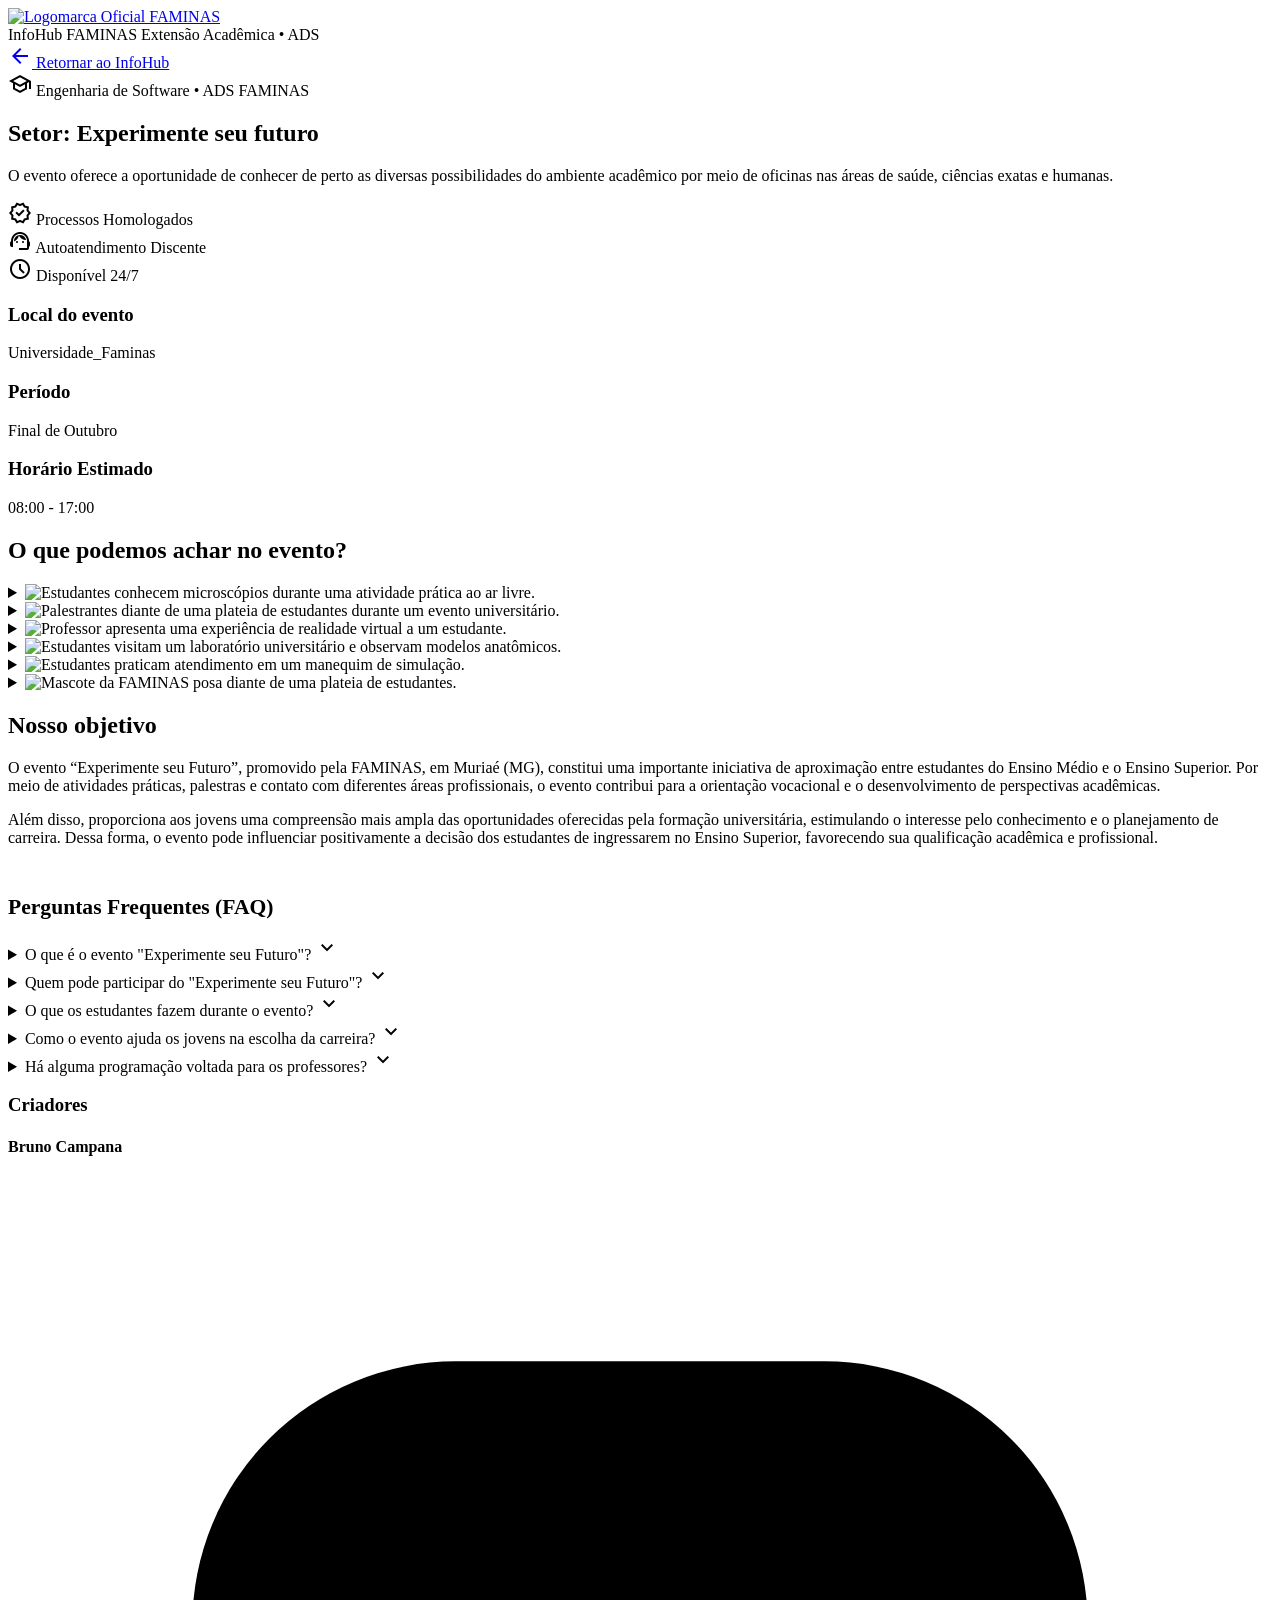
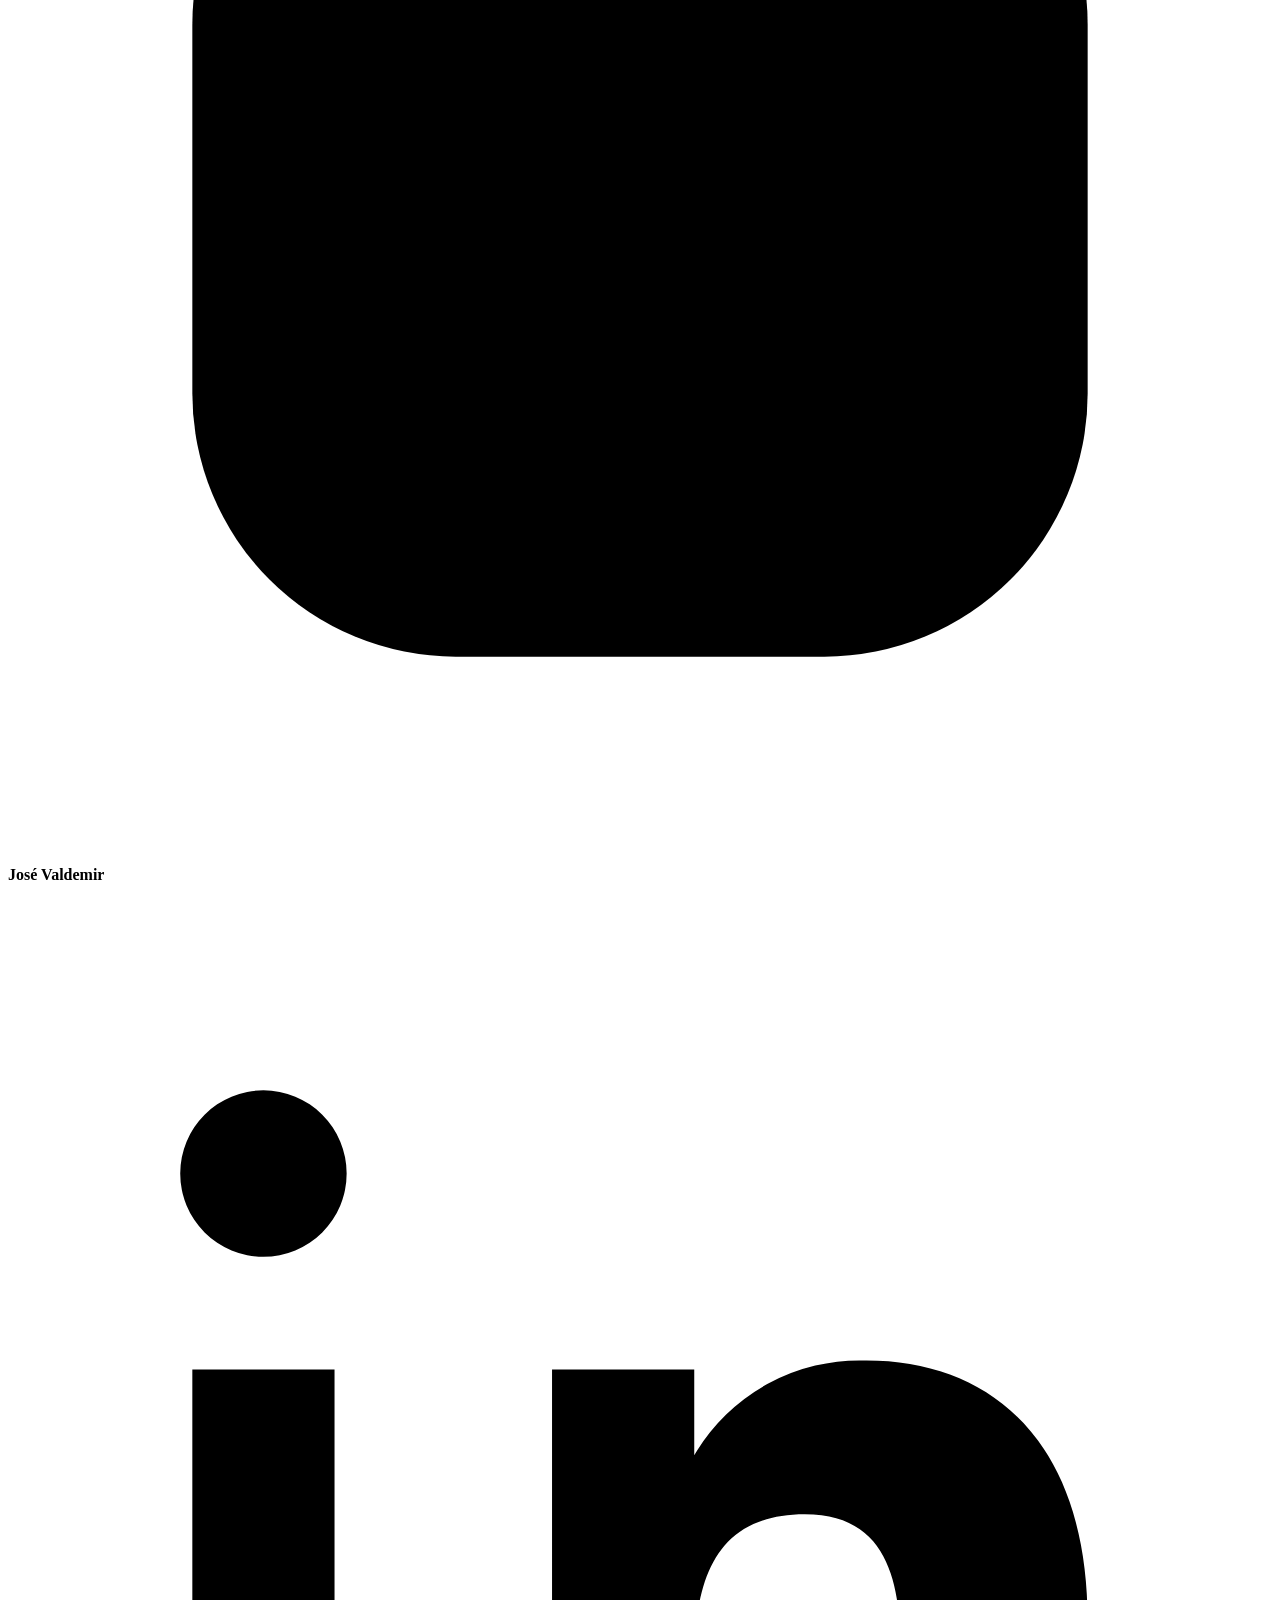
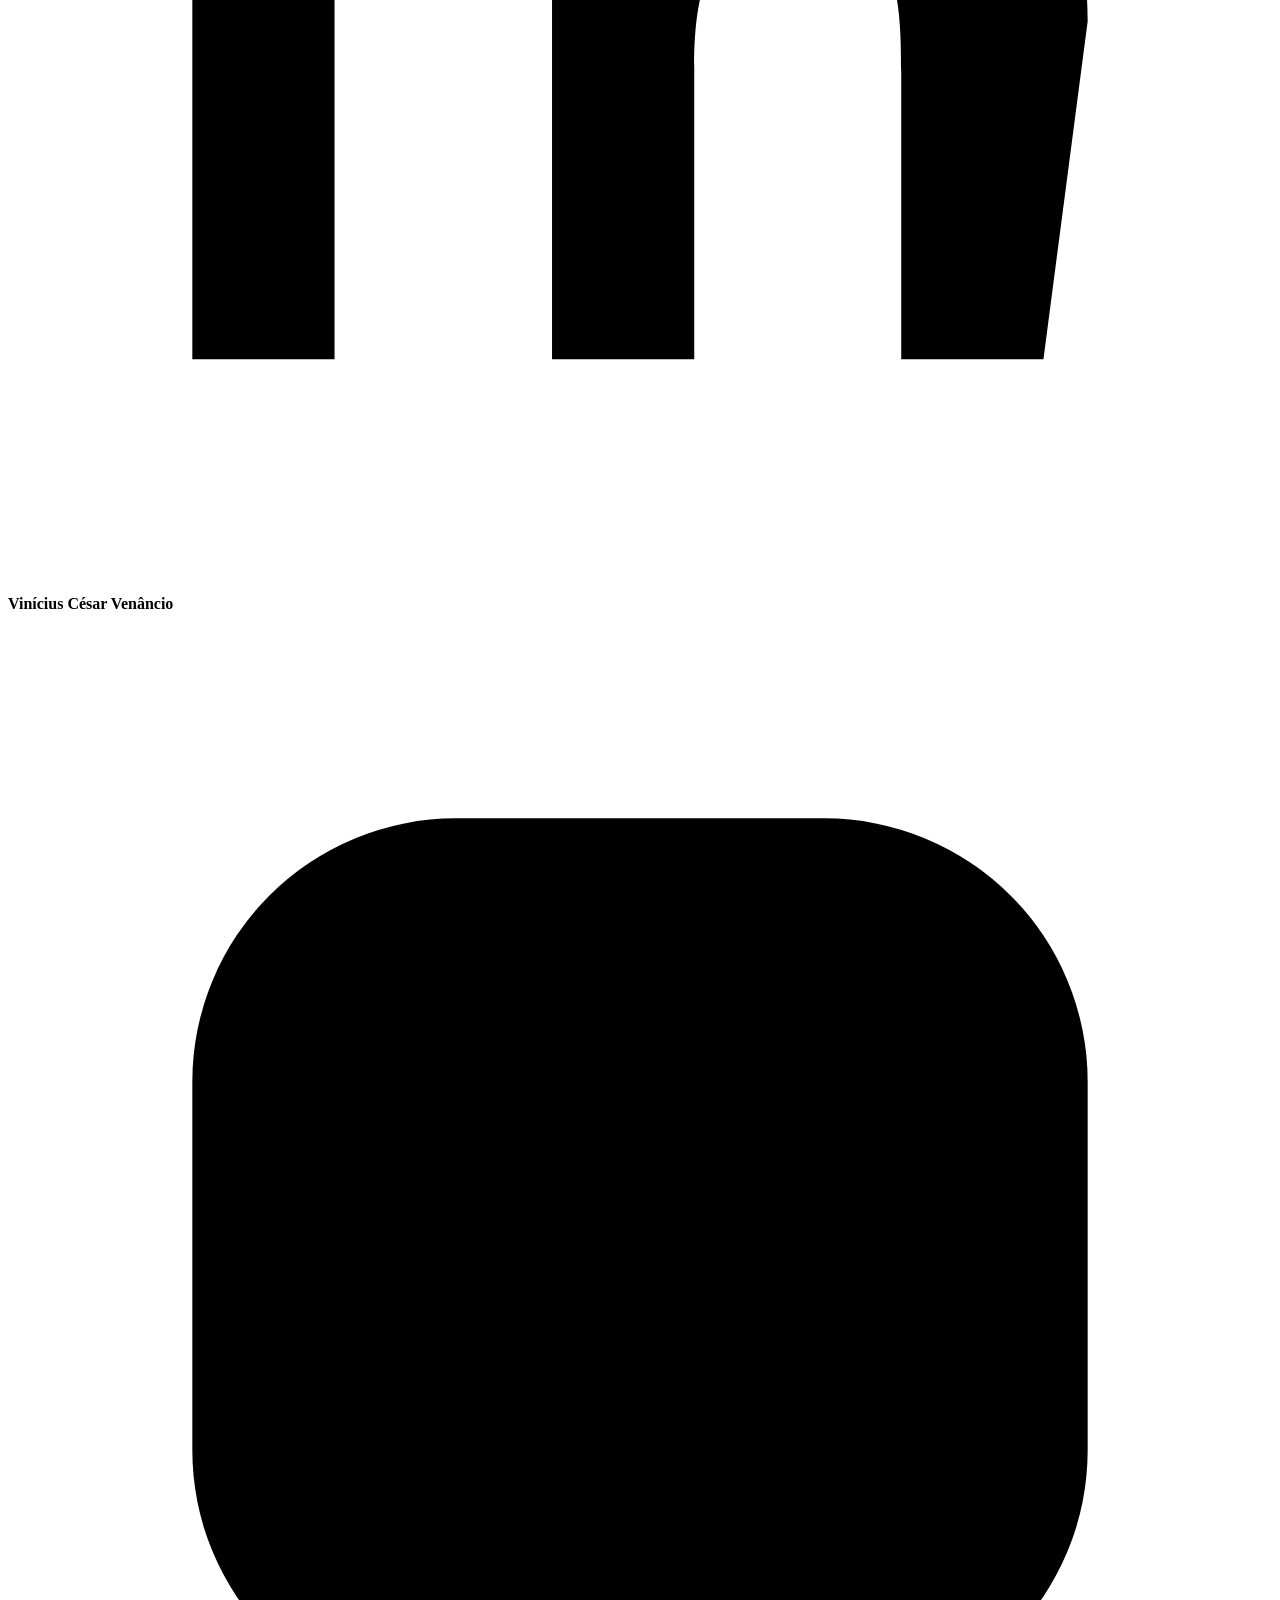
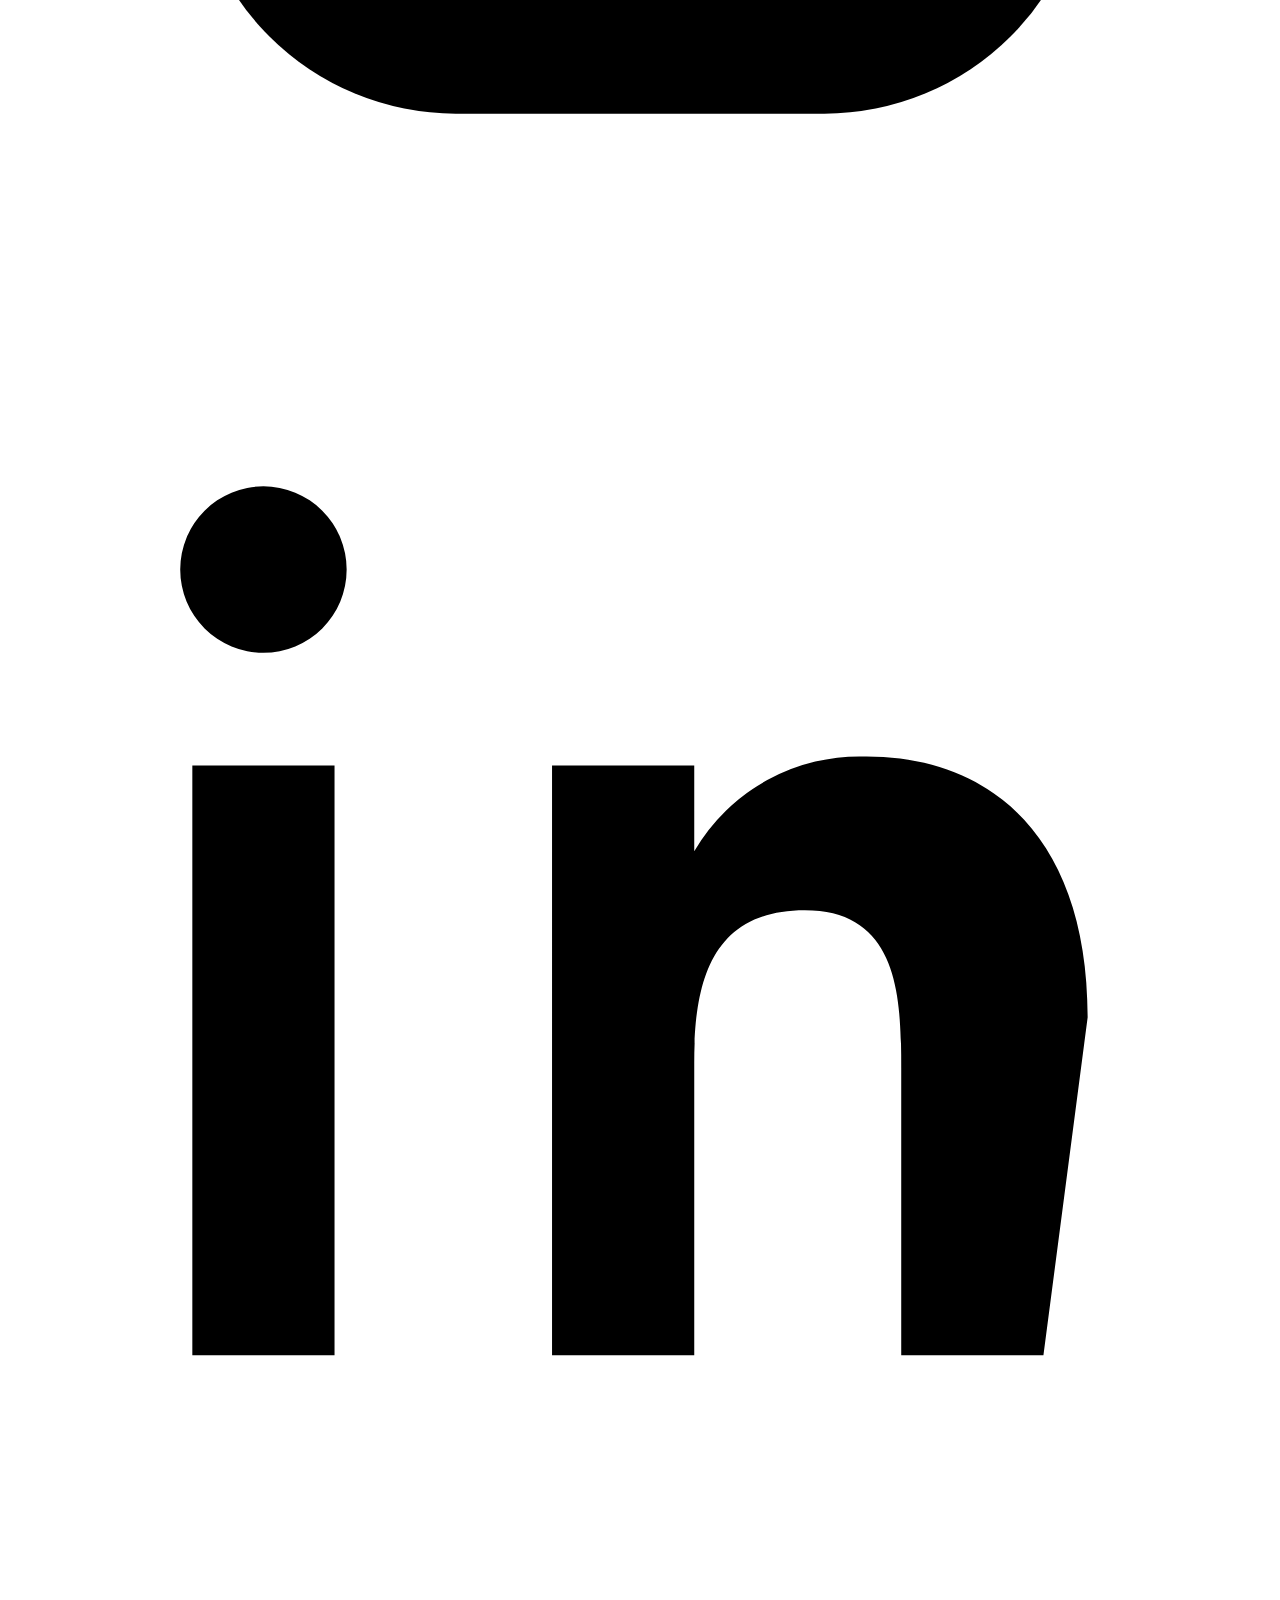
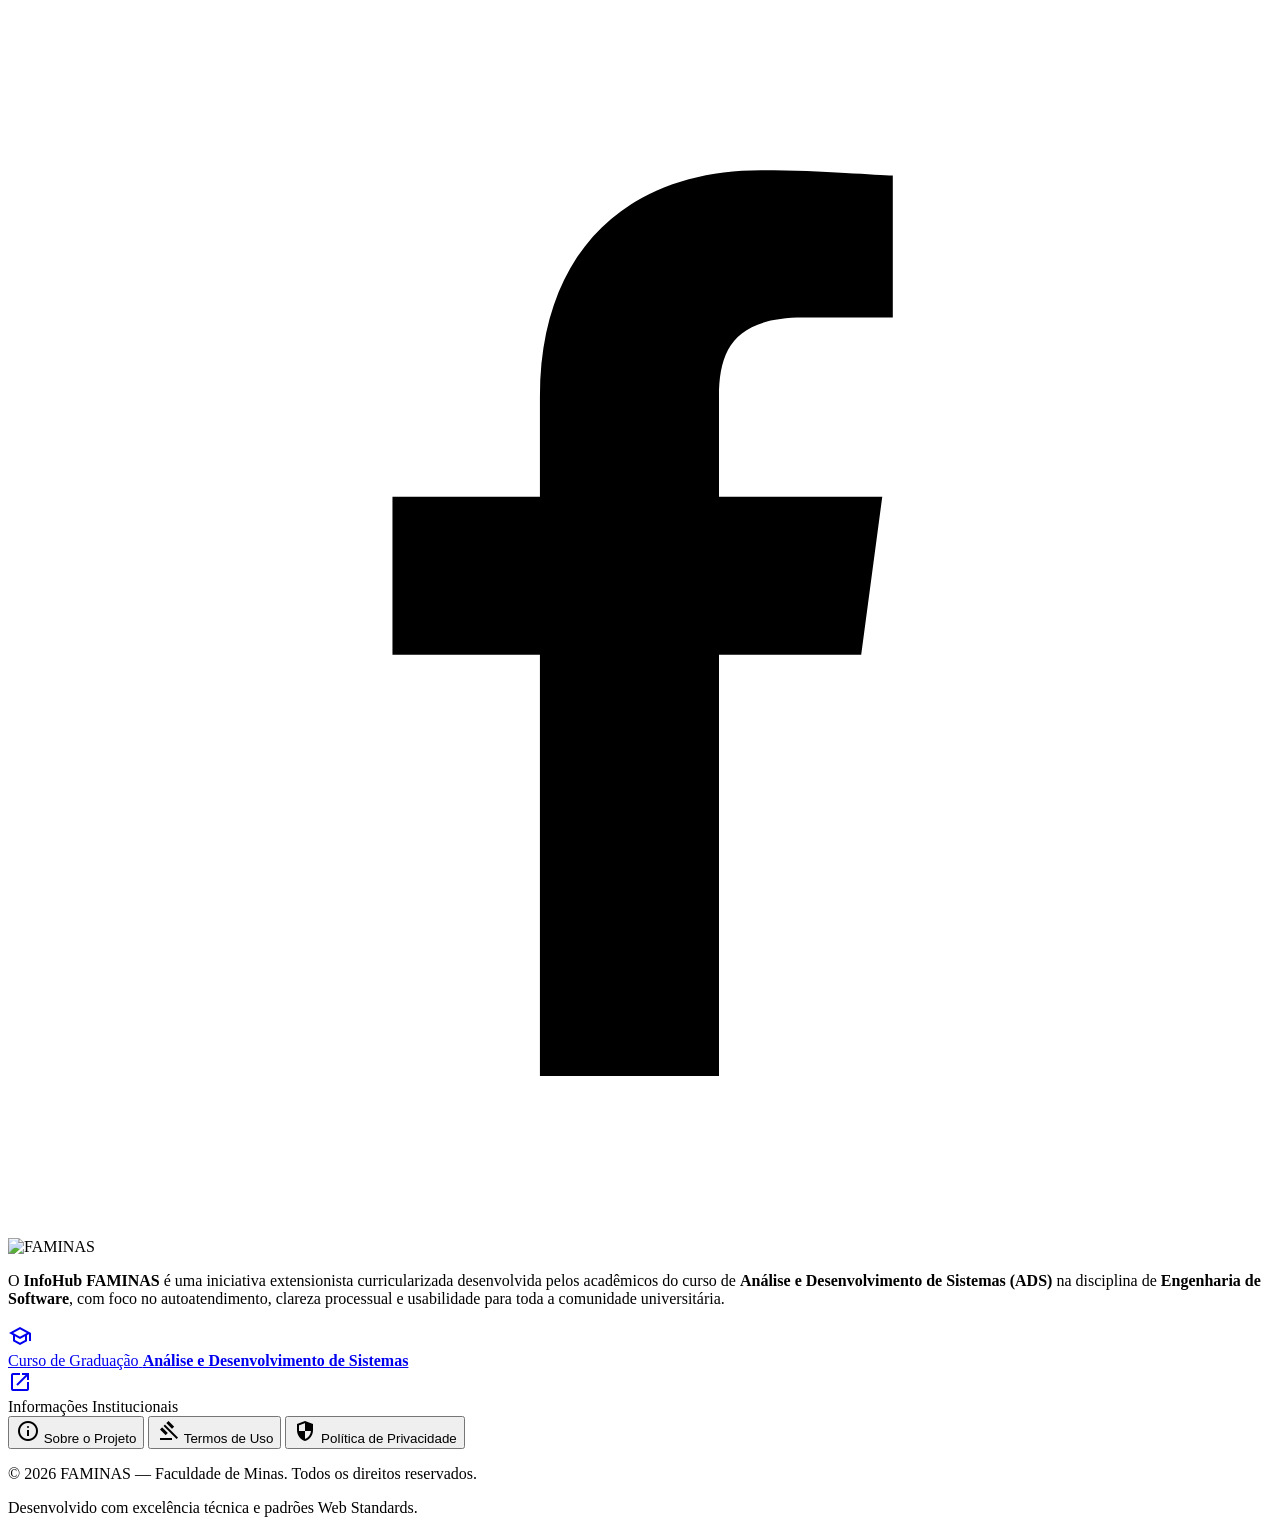
==== index.html @ 0b7481ce "Add files via upload" ====
<!DOCTYPE html>
<html lang="pt-BR">

<head>
  <meta charset="UTF-8" />
  <meta name="viewport" content="width=device-width, initial-scale=1.0" />
  
  <!-- ====================================================================
       ATENÇÃO ESTUDANTES: 
       Ajuste a tag <title> e a <meta description> para o nome do seu setor.
       Exemplo: "Achados e Perdidos — InfoHub FAMINAS"
       ==================================================================== -->
  <title>Setor: Experimente seu futuro — InfoHub FAMINAS</title>
  <meta name="description"
    content="Canal de autoatendimento institucional desenvolvido pelos discentes de Análise e Desenvolvimento de Sistemas (ADS) na disciplina de Engenharia de Software da FAMINAS." />

  <link rel="icon" type="image/png" href="./assets/images/logo-faminas.png" />

  <!-- Google Fonts & Material Symbols Oficiais FAMINAS -->
  <link rel="preconnect" href="https://fonts.googleapis.com" />
  <link rel="preconnect" href="https://fonts.gstatic.com" crossorigin />
  <link
    href="https://fonts.googleapis.com/css2?family=Montserrat:wght@500;600;700&family=Red+Hat+Display:wght@500;700&family=Roboto:wght@300;400;500;700&display=swap"
    rel="stylesheet" />
  <link href="https://fonts.googleapis.com/css2?family=Material+Symbols+Outlined:opsz,wght,FILL,GRAD@24,400,0,0"
    rel="stylesheet" />

  <!-- Folhas de Estilo Institucionais (NÃO ALTERAR) -->
  <link rel="stylesheet" href="../CSS/variable.css" />
  <link rel="stylesheet" href="../CSS/base.css" />
  <link rel="stylesheet" href="../CSS/layout.css" />
  <link rel="stylesheet" href="../CSS/modais.css" />

  <!-- Folha de Estilo Customizada dos Estudantes (LIVRE PARA EDIÇÃO) -->
  <link rel="stylesheet" href="../CSS/custom.css" />
</head>

<body>
  <!-- ====================================================================
       CABEÇALHO INSTITUCIONAL OFICIAL (NÃO ALTERAR)
       O botão de ação direciona o discente de volta ao InfoHub principal.
       ==================================================================== -->
  <header id="main-header" class="site-header">
    <div class="header-container container">
      <div class="brand-wrapper">
        <a href="https://infohub-faminas.vercel.app" class="brand-link" aria-label="InfoHub FAMINAS - Página Inicial">
          <img src="assets/images/logo-faminas.png" alt="Logomarca Oficial FAMINAS" class="brand-logo" />
        </a>
        <div class="brand-divider" aria-hidden="true"></div>
        <div class="brand-meta">
          <span class="brand-title">InfoHub FAMINAS</span>
          <span class="brand-subtitle">Extensão Acadêmica • ADS</span>
        </div>
      </div>

      <div class="header-actions">
        <!-- Botão oficial de retorno ao Hub Principal -->
        <a 
          href="https://infohub-faminas.vercel.app" 
          class="btn btn-primary-highlight btn-portal" 
          id="link-retornar-hub"
          aria-label="Retornar à página inicial do InfoHub FAMINAS"
        >
          <span class="material-symbols-outlined" aria-hidden="true">arrow_back</span>
          <span>Retornar ao InfoHub</span>
        </a>
      </div>
    </div>
  </header>

  <!-- Área Principal da Solução Setorial -->
  <main id="main-content">
    <!-- ====================================================================
         SEÇÃO HERO INSTITUCIONAL
         ESTUDANTES: Ajuste APENAS o Título do Setor e a Descrição do Setor.
         As tags institucionais e badges não devem ser removidas.
         ==================================================================== -->
    <section id="hero" class="hero-section" aria-labelledby="hero-heading">
      <div class="hero-content container">
        <div class="hero-tag">
          <span class="material-symbols-outlined" aria-hidden="true">school</span>
          Engenharia de Software • ADS FAMINAS
        </div>

        <!-- [EDITÁVEL]: Nome do Setor -->
        <h1 id="hero-heading" class="hero-title">
          Setor: <span>Experimente seu futuro</span>
        </h1>

        <!-- [EDITÁVEL]: Descrição e Propósito do Setor apurados na entrevista -->
        <p class="hero-description">
          O evento oferece a oportunidade de conhecer de perto as diversas possibilidades do ambiente acadêmico por meio de oficinas nas áreas de saúde, ciências exatas e humanas.
        </p>

        <div class="hero-badges-group" aria-label="Informações do autoatendimento">
          <div class="hero-badge-item">
            <span class="material-symbols-outlined" aria-hidden="true">verified</span>
            <span>Processos Homologados</span>
          </div>
          <div class="hero-badge-item">
            <span class="material-symbols-outlined" aria-hidden="true">support_agent</span>
            <span>Autoatendimento Discente</span>
          </div>
          <div class="hero-badge-item">
            <span class="material-symbols-outlined" aria-hidden="true">schedule</span>
            <span>Disponível 24/7</span>
          </div>
        </div>
      </div>
    </section>

    <!-- ====================================================================
         ÁREA CENTRAL LIVRE PARA OS ESTUDANTES (FEATURES DO SETOR)
         Vocês têm total liberdade para estruturar esta área central conforme
         os requisitos, fluxos e necessidades identificados nas entrevistas.
         
         REQUISITO: Utilize HTML5 semântico (section, article, div, ul, details).
         Para criar estilos novos, edite o arquivo "css/custom.css".
         ==================================================================== -->
    <section id="features" class="sector-content-section" aria-labelledby="sector-content-heading">
      <div class="container">

        <div class="contact-banner event-info-banner" aria-label="Informações do evento">
          <div class="contact-banner-meta">
            <h3>Local do evento</h3>
            <p>Universidade_Faminas</p>
          </div>
          <div class="contact-banner-meta">
            <h3>Período</h3>
            <p>Final de Outubro</p>
          </div>
          <div class="contact-banner-meta">
            <h3>Horário Estimado</h3>
            <p>08:00 - 17:00</p>
          </div>
        </div>

        <!-- Cabeçalho da Seção Central -->
        <div class="sector-section-header">
          <h2 id="sector-content-heading" class="sector-section-title">
            O que podemos achar no evento?
          </h2>
        </div>

        <!-- EXEMPLO DE BLOCO 1: Grid de Tópicos / Serviços Frequentes -->
        <div class="sector-grid">
          <article class="sector-card topic-card topic-card-with-image topic-card-first-image">
            <details
              class="image-card-disclosure first-card-disclosure"
              data-details-label="atividades práticas de observação ao microscópio"
            >
              <summary
                class="image-card-toggle first-card-image-toggle"
                aria-label="Mostrar ou ocultar detalhes das atividades de observação ao microscópio"
              >
                <img
                  class="topic-card-image"
                  src="./assets/images/experiencia-laboratorio.png"
                  alt="Estudantes conhecem microscópios durante uma atividade prática ao ar livre."
                />
              </summary>
              <div class="card-image-details first-card-details">
                <p class="card-image-description first-card-description">
                  Atividades práticas de observação ao microscópio ao ar livre.
                </p>
                <ul class="card-image-activities first-card-activities">
                  <li>Catalogação de flora e fauna;</li>
                  <li>Biotecnologia agrícola e manejo sustentável;</li>
                  <li>Pesquisa científica;</li>
                </ul>
              </div>
            </details>
          </article>

          <article class="sector-card topic-card topic-card-with-image topic-card-second-image">
            <details
              class="image-card-disclosure second-card-disclosure"
              data-details-label="palestras interativas"
            >
              <summary
                class="image-card-toggle"
                aria-label="Mostrar detalhes das palestras interativas"
              >
                <img
                  class="topic-card-image"
                  src="./assets/images/segundo-card-auditorio.png"
                  alt="Palestrantes diante de uma plateia de estudantes durante um evento universitário."
                />
              </summary>
              <div class="card-image-details">
                <p class="card-image-description">
                  Palestras interativas com os estudantes.
                </p>
                <ul class="card-image-activities">
                  <li>Comunicação corporativa e apresentações em público;</li>
                  <li>Gestão de projetos corporativos;</li>
                  <li>Palestras educativas para estudantes;</li>
                </ul>
              </div>
            </details>
          </article>

          <article class="sector-card topic-card topic-card-with-image topic-card-third-image">
            <details
              class="image-card-disclosure third-card-disclosure"
              data-details-label="simulação de anatomia humana com realidade virtual"
            >
              <summary
                class="image-card-toggle"
                aria-label="Mostrar detalhes da simulação de anatomia humana com realidade virtual"
              >
                <img
                  class="topic-card-image"
                  src="./assets/images/terceiro-card-vr.png"
                  alt="Professor apresenta uma experiência de realidade virtual a um estudante."
                />
              </summary>
              <div class="card-image-details">
                <p class="card-image-description">
                  Simulação de anatomia humana com óculos de realidade virtual
                </p>
                <ul class="card-image-activities">
                  <li>Estudo imersivo de anatomia humana;</li>
                  <li>Desenvolvimento de software de realidade virtual e aumentada;</li>
                  <li>Concepção de ambientes de aprendizagem imersivos;</li>
                </ul>
              </div>
            </details>
          </article>

          <article class="sector-card topic-card topic-card-with-image topic-card-fourth-image">
            <details
              class="image-card-disclosure fourth-card-disclosure"
              data-details-label="aula prática de anatomia e saúde bucal"
            >
              <summary
                class="image-card-toggle"
                aria-label="Mostrar detalhes da aula prática de anatomia e saúde bucal"
              >
                <img
                  class="topic-card-image"
                  src="./assets/images/quarto-card-laboratorio.png"
                  alt="Estudantes visitam um laboratório universitário e observam modelos anatômicos."
                />
              </summary>
              <div class="card-image-details">
                <p class="card-image-description">
                  Aula prática de anatomia e saúde bucal
                </p>
                <ul class="card-image-activities">
                  <li>Prevenção e tratamento de patologias bucais;</li>
                  <li>Instrumentação cirúrgica e de consultório;</li>
                  <li>Docência universitária em disciplinas básicas da saúde;</li>
                </ul>
              </div>
            </details>
          </article>

          <article class="sector-card topic-card topic-card-with-image topic-card-fifth-image">
            <details
              class="image-card-disclosure fifth-card-disclosure"
              data-details-label="atividade prática de primeiros socorros e técnicas de reanimação"
            >
              <summary
                class="image-card-toggle"
                aria-label="Mostrar detalhes da atividade prática de primeiros socorros e técnicas de reanimação"
              >
                <img
                  class="topic-card-image"
                  src="./assets/images/quinto-card.png"
                  alt="Estudantes praticam atendimento em um manequim de simulação."
                />
              </summary>
              <div class="card-image-details">
                <p class="card-image-description">
                  Atividade prática de primeiros socorros e técnicas de reanimação num manequim
                </p>
                <ul class="card-image-activities">
                  <li>Atendimento de emergência e urgência;</li>
                  <li>Salvamento em situações de risco;</li>
                  <li>Aplicação de normas regulamentadoras de segurança;</li>
                </ul>
              </div>
            </details>
          </article>

          <article class="sector-card topic-card topic-card-with-image topic-card-sixth-image">
            <details
              class="image-card-disclosure sixth-card-disclosure"
              data-details-label="divertindo entusiasmada com o público"
            >
              <summary
                class="image-card-toggle"
                aria-label="Mostrar detalhes da atividade com o público"
              >
                <img
                  class="topic-card-image"
                  src="./assets/images/sexto-card-faminas.png"
                  alt="Mascote da FAMINAS posa diante de uma plateia de estudantes."
                />
              </summary>
              <div class="card-image-details">
                <p class="card-image-description">
                  Divertindo entusiasmada com o público.
                </p>
                <ul class="card-image-activities">
                  <li>Recepção de calouros;</li>
                  <li>Marketing de engajamento e ações de endomarketing;</li>
                  <li>Artes performáticas voltadas para o público;</li>
                </ul>
              </div>
            </details>
          </article>
        </div>

        <section class="event-objective" aria-labelledby="event-objective-heading">
          <h2 id="event-objective-heading" class="event-objective-title">Nosso objetivo</h2>
          <p>
            O evento “Experimente seu Futuro”, promovido pela FAMINAS, em Muriaé (MG), constitui uma importante iniciativa de aproximação entre estudantes do Ensino Médio e o Ensino Superior. Por meio de atividades práticas, palestras e contato com diferentes áreas profissionais, o evento contribui para a orientação vocacional e o desenvolvimento de perspectivas acadêmicas.
          </p>
          <p>
            Além disso, proporciona aos jovens uma compreensão mais ampla das oportunidades oferecidas pela formação universitária, estimulando o interesse pelo conhecimento e o planejamento de carreira. Dessa forma, o evento pode influenciar positivamente a decisão dos estudantes de ingressarem no Ensino Superior, favorecendo sua qualificação acadêmica e profissional.
          </p>
        </section>

        <!-- EXEMPLO DE BLOCO 3: Perguntas Frequentes (FAQ) -->
        <div style="margin-top: 3rem;">
          <h3 style="font-size: 1.35rem; color: var(--color-primary-navy); margin-bottom: 1rem;">
            Perguntas Frequentes (FAQ)
          </h3>
          <div class="faq-accordion">
            <details class="faq-item">
              <summary class="faq-summary">
                <span>O que é o evento "Experimente seu Futuro"?</span>
                <span class="material-symbols-outlined" aria-hidden="true">expand_more</span>
              </summary>
              <div class="faq-content">
                É um evento imersivo promovido pelo <a href="https://unifaminas.edu.br/" target="_blank" rel="noopener noreferrer">Centro Universitário FAMINAS</a> para receber estudantes do Ensino Médio de Muriaé e região, permitindo que eles conheçam de perto a rotina acadêmica, a infraestrutura e os cursos de graduação da instituição antes de escolherem suas profissões.
              </div>
            </details>
            <details class="faq-item">
              <summary class="faq-summary">
                <span>Quem pode participar do "Experimente seu Futuro"?</span>
                <span class="material-symbols-outlined" aria-hidden="true">expand_more</span>
              </summary>
              <div class="faq-content">
                O evento é voltado principalmente para estudantes que estão cursando o Ensino Médio em escolas de Muriaé e cidades vizinhas, além de contar com programações especiais voltadas para professores e gestores educacionais.
              </div>
            </details>
            <details class="faq-item">
              <summary class="faq-summary">
                <span>O que os estudantes fazem durante o evento?</span>
                <span class="material-symbols-outlined" aria-hidden="true">expand_more</span>
              </summary>
              <div class="faq-content">
                Os participantes realizam oficinas práticas, visitam laboratórios de ponta, exploram espaços temáticos nas áreas de saúde, ciências exatas e humanas, e interagem diretamente com professores, colaboradores e universitários da <a href="https://unifaminas.edu.br/" target="_blank" rel="noopener noreferrer">FAMINAS</a>.
              </div>
            </details>
            <details class="faq-item">
              <summary class="faq-summary">
                <span>Como o evento ajuda os jovens na escolha da carreira?</span>
                <span class="material-symbols-outlined" aria-hidden="true">expand_more</span>
              </summary>
              <div class="faq-content">
                Ao proporcionar uma vivência prática e detalhada do cotidiano universitário, o evento ajuda a esclarecer dúvidas, apresentar as diferentes opções de graduação e dar mais segurança aos jovens no momento de tomar uma das decisões mais importantes de suas vidas.
              </div>
            </details>
            <details class="faq-item">
              <summary class="faq-summary">
                <span>Há alguma programação voltada para os professores?</span>
                <span class="material-symbols-outlined" aria-hidden="true">expand_more</span>
              </summary>
              <div class="faq-content">
                Sim! O evento conta com ações especiais desenvolvidas pelo Núcleo Pedagógico da instituição, oferecendo aos educadores e diretores de escolas convidadas a oportunidade de fortalecer a parceria entre a escola básica e o ensino superior.
              </div>
            </details>
          </div>
        </div>

        <!-- EXEMPLO DE BLOCO 4: Banner de Contato Oficial -->
        <div id="contato" class="contact-banner creators-banner">
          <h3 class="creators-banner-title">Criadores</h3>
          <div class="creators-grid">
            <section class="creator-card" aria-label="Redes sociais de Bruno Campana">
              <h4>Bruno Campana</h4>
              <div class="creator-socials">
                <a class="creator-social-icon creator-social-icon-instagram" href="https://www.instagram.com/bruno_campana1/" target="_blank" rel="noopener noreferrer" aria-label="Abrir Instagram em nova aba">
                  <svg viewBox="0 0 24 24" aria-hidden="true">
                    <rect x="3.5" y="3.5" width="17" height="17" rx="5" />
                    <circle cx="12" cy="12" r="4" />
                    <circle class="creator-social-dot" cx="17.5" cy="6.8" r="1" />
                  </svg>
                </a>
              </div>
            </section>

            <section class="creator-card" aria-label="Redes sociais de José Valdemir">
              <h4>José Valdemir</h4>
              <div class="creator-socials">
                <a class="creator-social-icon" href="https://www.linkedin.com/in/jose-valdemir-969a02303?utm_source=share_via&utm_content=profile&utm_medium=member_android" target="_blank" rel="noopener noreferrer" aria-label="Abrir LinkedIn em nova aba">
                  <svg viewBox="0 0 24 24" aria-hidden="true">
                    <path d="M6.2 8.8H3.5V20h2.7V8.8ZM4.85 3.5a1.58 1.58 0 1 0 0 3.16 1.58 1.58 0 0 0 0-3.16ZM20.5 13.58c0-3.38-1.8-4.95-4.2-4.95a3.63 3.63 0 0 0-3.27 1.8V8.8h-2.7V20h2.7v-5.55c0-1.47.28-2.9 2.1-2.9 1.8 0 1.83 1.69 1.83 3V20h2.7l.84-6.42Z" />
                  </svg>
                </a>
              </div>
            </section>

            <section class="creator-card" aria-label="Redes sociais de Vinícius César Venâncio">
              <h4>Vinícius César Venâncio</h4>
              <div class="creator-socials">
                <a class="creator-social-icon creator-social-icon-instagram" href="https://www.instagram.com/viniciuscesarvenancio/" target="_blank" rel="noopener noreferrer" aria-label="Abrir Instagram em nova aba">
                  <svg viewBox="0 0 24 24" aria-hidden="true">
                    <rect x="3.5" y="3.5" width="17" height="17" rx="5" />
                    <circle cx="12" cy="12" r="4" />
                    <circle class="creator-social-dot" cx="17.5" cy="6.8" r="1" />
                  </svg>
                </a>
                <a class="creator-social-icon" href="https://www.linkedin.com/in/vin%C3%ADcius-cesar-ven%C3%A2ncio-367271314/" target="_blank" rel="noopener noreferrer" aria-label="Abrir LinkedIn em nova aba">
                  <svg viewBox="0 0 24 24" aria-hidden="true">
                    <path d="M6.2 8.8H3.5V20h2.7V8.8ZM4.85 3.5a1.58 1.58 0 1 0 0 3.16 1.58 1.58 0 0 0 0-3.16ZM20.5 13.58c0-3.38-1.8-4.95-4.2-4.95a3.63 3.63 0 0 0-3.27 1.8V8.8h-2.7V20h2.7v-5.55c0-1.47.28-2.9 2.1-2.9 1.8 0 1.83 1.69 1.83 3V20h2.7l.84-6.42Z" />
                  </svg>
                </a>
                <a class="creator-social-icon" href="https://www.facebook.com/vinicius.cesarvenancio/" target="_blank" rel="noopener noreferrer" aria-label="Abrir Facebook em nova aba">
                  <svg viewBox="0 0 24 24" aria-hidden="true">
                    <path d="M13.5 21v-8h2.7l.4-3h-3.1V8.1c0-.9.3-1.5 1.6-1.5h1.7V3.9c-.3 0-1.3-.1-2.5-.1-2.5 0-4.2 1.5-4.2 4.3V10H7.3v3h2.8v8h3.4Z" />
                  </svg>
                </a>
              </div>
            </section>
          </div>
        </div>

      </div>
    </section>
  </main>

  <!-- ====================================================================
       RODAPÉ INSTITUCIONAL OFICIAL (RIGOROSAMENTE INALTERADO)
       Preserva a identidade, créditos acadêmicos de ADS e modais legais.
       ==================================================================== -->
  <footer id="main-footer" class="site-footer">
    <div class="footer-main">
      <div class="footer-info">
        <img src="./assets/images/logo-faminas.png" alt="FAMINAS" class="footer-logo" />
        <p class="footer-text">
          O <strong>InfoHub FAMINAS</strong> é uma iniciativa extensionista curricularizada desenvolvida pelos
          acadêmicos do curso de <strong>Análise e Desenvolvimento de Sistemas (ADS)</strong> na disciplina de
          <strong>Engenharia de Software</strong>, com foco no autoatendimento, clareza processual e usabilidade para
          toda a comunidade universitária.
        </p>

        <div class="footer-course-highlight">
          <a 
            href="https://www.unifaminas.edu.br/cursos/analise-e-desenvolvimento-de-sistemas" 
            target="_blank" 
            rel="noopener noreferrer" 
            class="footer-course-card"
            id="link-curso-ads"
            aria-label="Conheça o curso de Análise e Desenvolvimento de Sistemas na UNIFAMINAS em nova janela"
          >
            <div class="footer-course-icon" aria-hidden="true">
              <span class="material-symbols-outlined">school</span>
            </div>
            <div class="footer-course-meta">
              <span class="footer-course-label">Curso de Graduação</span>
              <strong class="footer-course-title">Análise e Desenvolvimento de Sistemas</strong>
            </div>
            <span class="material-symbols-outlined footer-course-arrow" aria-hidden="true">open_in_new</span>
          </a>
        </div>
      </div>

      <div class="footer-links-group">
        <span class="footer-links-title">Informações Institucionais</span>
        <nav class="footer-nav" aria-label="Links institucionais e termos">
          <button type="button" class="footer-link-btn" id="btn-modal-sobre" data-modal="sobre">
            <span class="material-symbols-outlined" aria-hidden="true">info</span>
            Sobre o Projeto
          </button>
          <button type="button" class="footer-link-btn" id="btn-modal-termos" data-modal="termos">
            <span class="material-symbols-outlined" aria-hidden="true">gavel</span>
            Termos de Uso
          </button>
          <button type="button" class="footer-link-btn" id="btn-modal-privacidade" data-modal="privacidade">
            <span class="material-symbols-outlined" aria-hidden="true">security</span>
            Política de Privacidade
          </button>
        </nav>
      </div>
    </div>

    <div class="footer-bottom">
      <p>&copy; 2026 FAMINAS — Faculdade de Minas. Todos os direitos reservados.</p>
      <p>Desenvolvido com excelência técnica e padrões Web Standards.</p>
    </div>
  </footer>

  <!-- Contêiner de Modais Sobrepostos -->
  <div id="modals-root" aria-live="polite"></div>

  <!-- Script de Inicialização da Aplicação -->
  <script type="module" src="../JS/apps.js"></script>
</body>

</html>
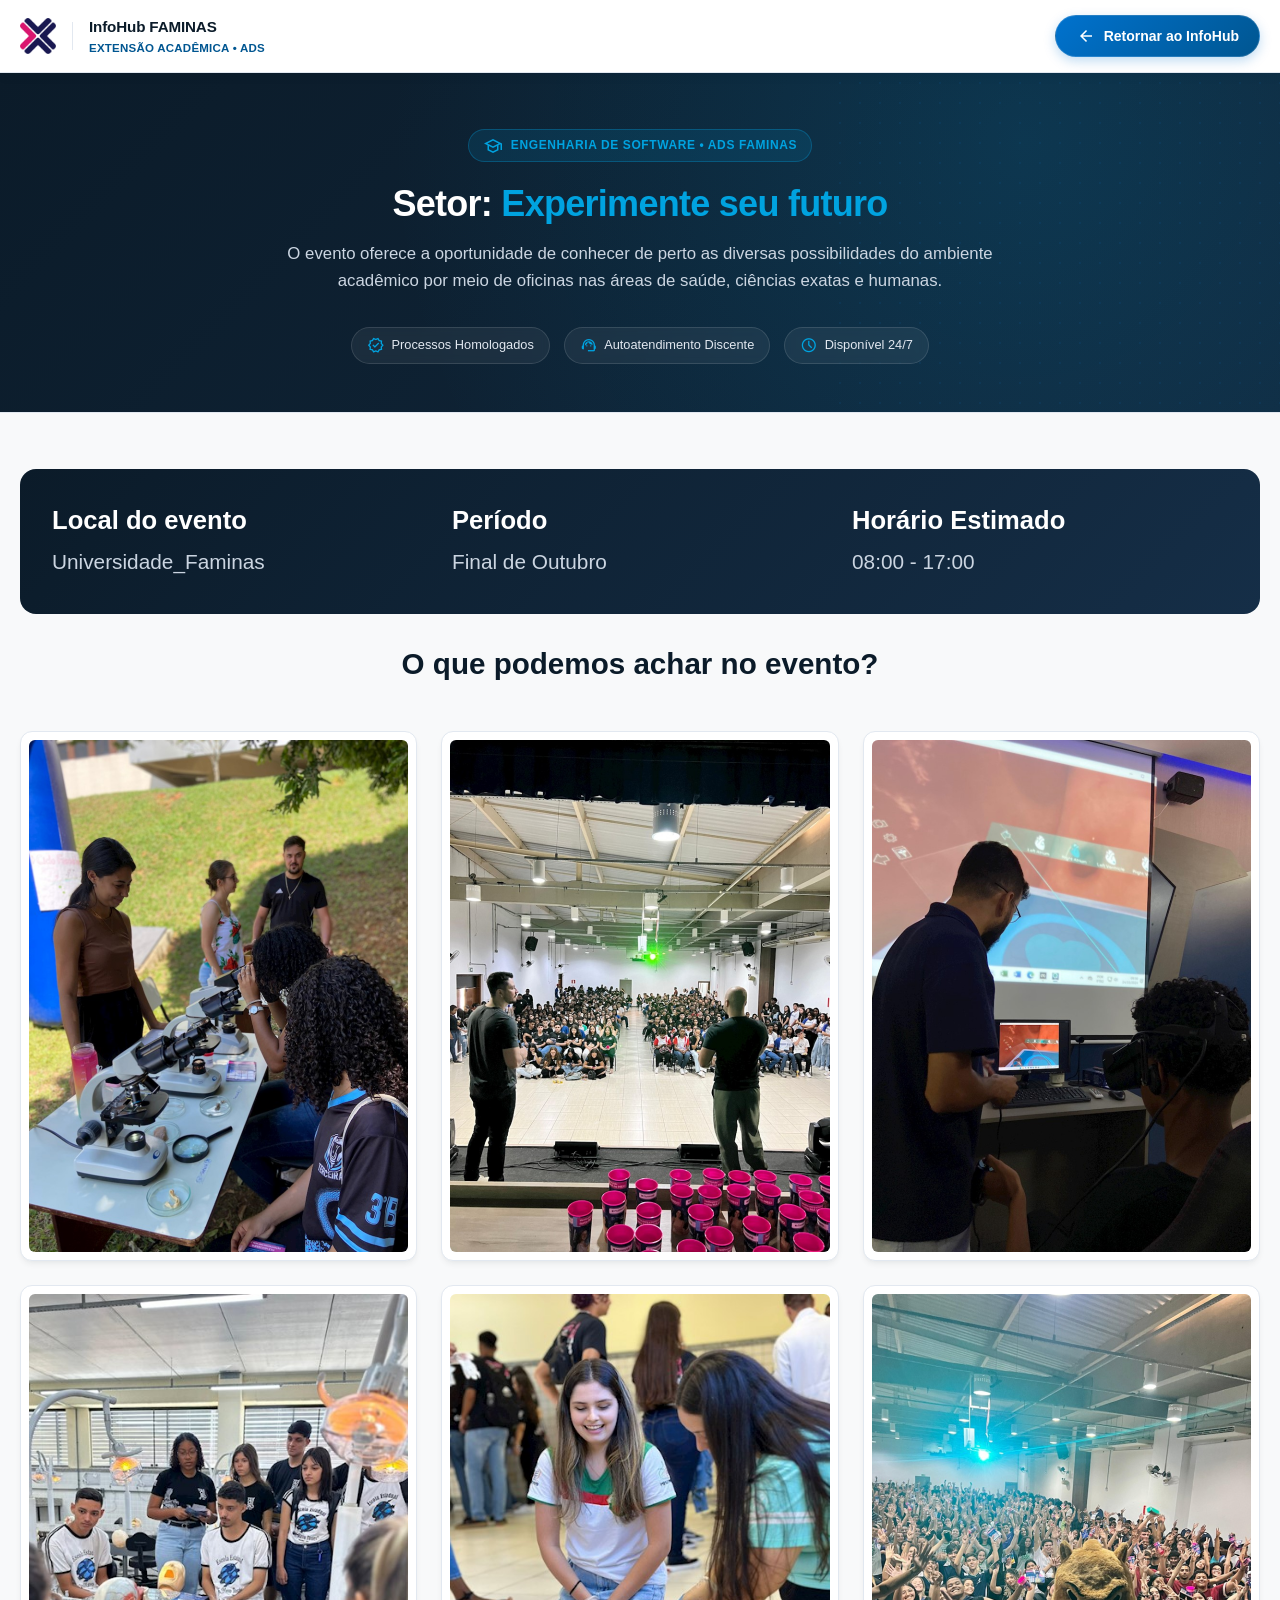
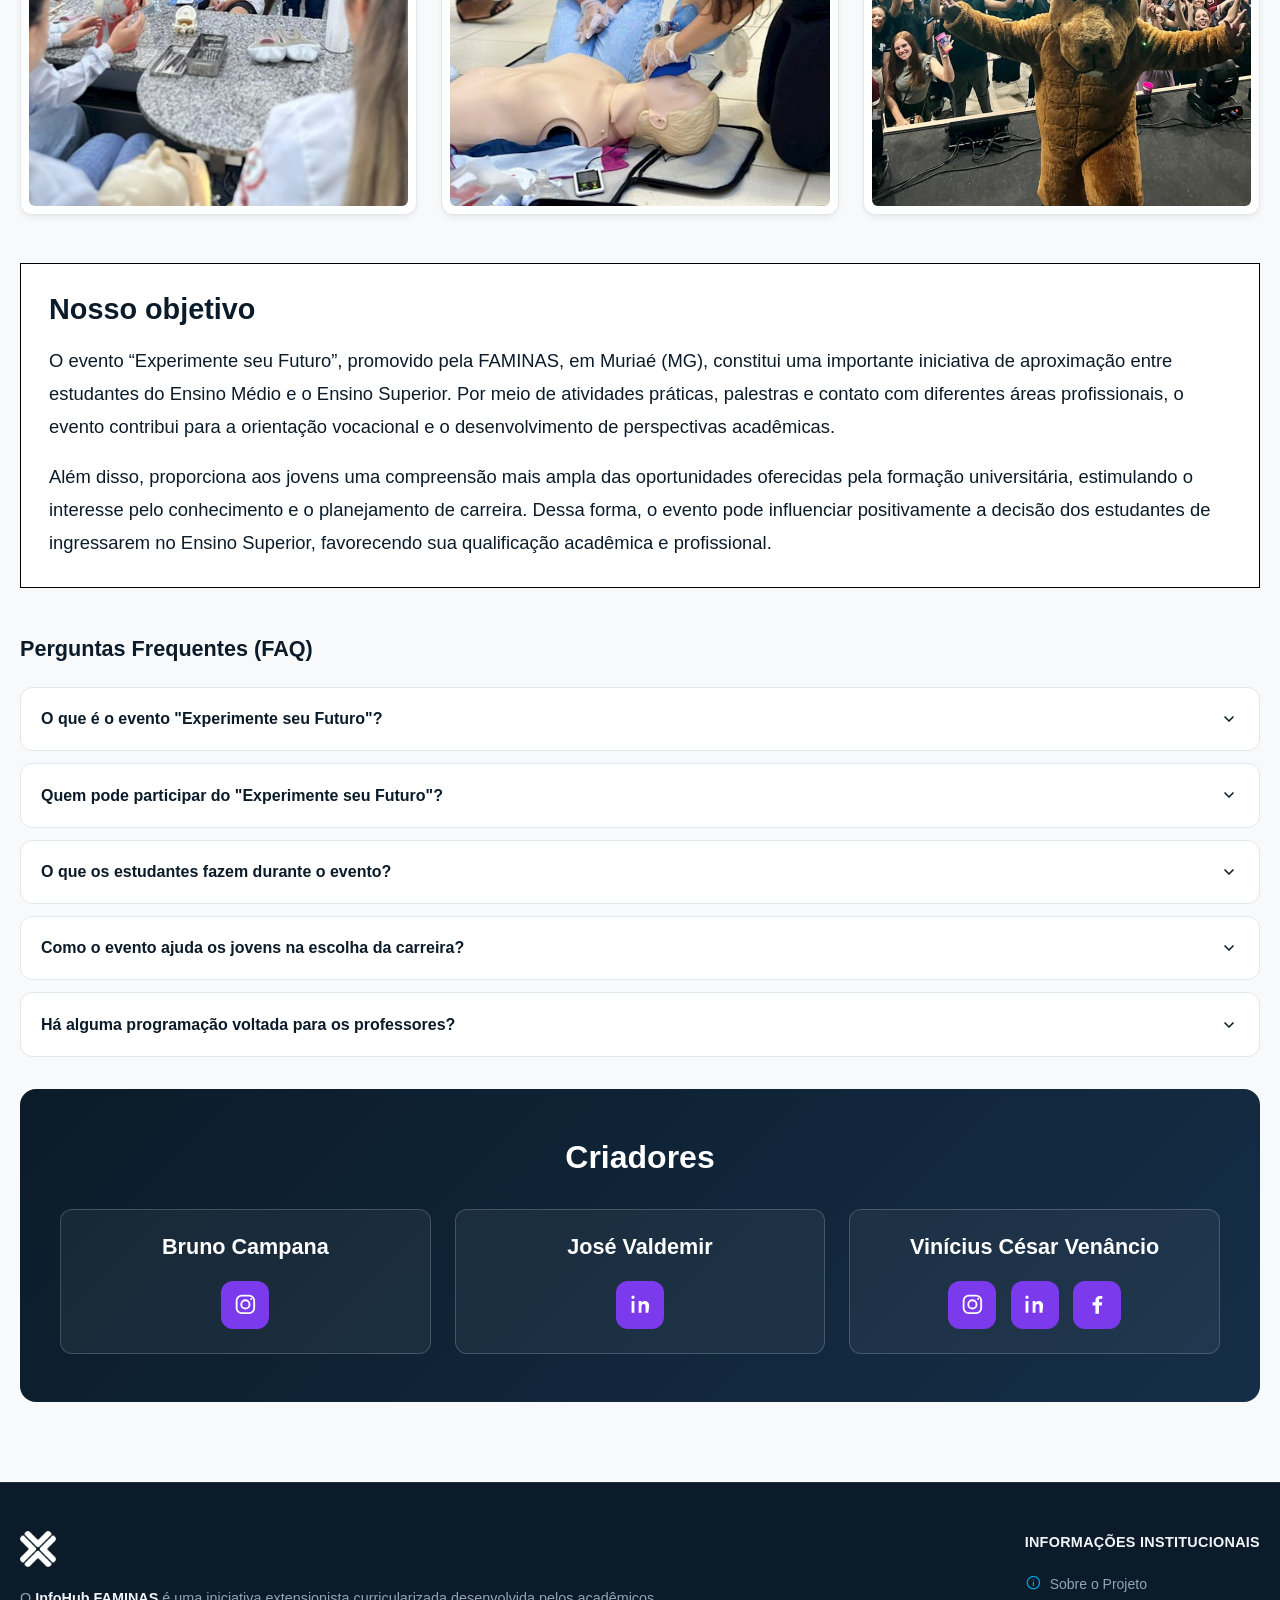
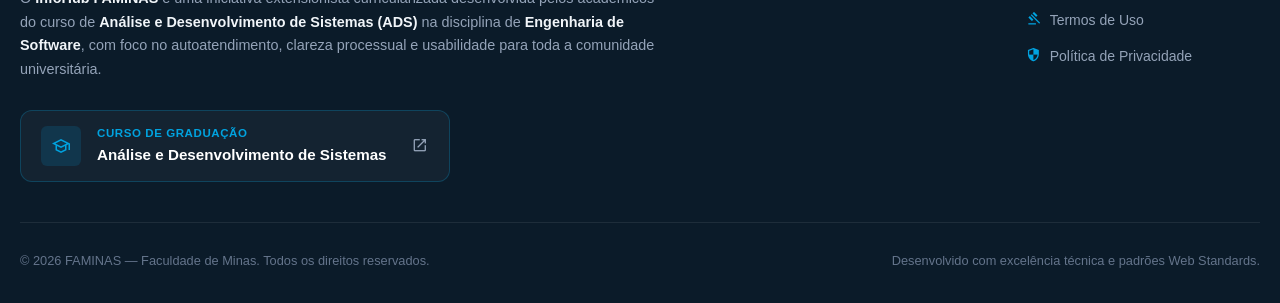
==== commit 1eb9b6f3: "Rename HTML/index.html to index.html" ====
--- a/index.html
+++ b/index.html
@@ -502,4 +502,4 @@
   <script type="module" src="../JS/apps.js"></script>
 </body>
 
-</html>+</html>
--- a/CSS/variable.css
+++ b/CSS/variable.css
@@ -0,0 +1,59 @@
+/* ==========================================================================
+   DESIGN TOKENS INSTITUCIONAIS - FAMINAS / EDUCAHUB
+   ATENÇÃO ESTUDANTES: NÃO ALTERE ESTE ARQUIVO!
+   As cores, tipografia, raios e sombras oficiais devem permanecer inalterados
+   para garantir a identidade visual unificada do ecossistema FAMINAS.
+   Para estilos específicos do seu setor, utilize exclusivamente: css/custom.css
+   ========================================================================== */
+
+:root {
+  /* Cores Primárias e Institucionais */
+  --color-primary-navy: #0B1B29;
+  --color-primary-navy-light: #132A3E;
+  --color-primary-blue: #005691;
+  --color-primary-accent: #0072CE;
+  --color-cyan-faminas: #00A3E0;
+  --color-cyan-faminas-soft: rgba(0, 163, 224, 0.12);
+
+  /* Neutros e Superfícies */
+  --color-bg-page: #F8F9FA;
+  --color-bg-card: #FFFFFF;
+  --color-bg-surface: #F1F5F9;
+  --color-bg-subtle: #E9ECEF;
+  --color-border: #E2E8F0;
+  --color-border-hover: #CBD5E1;
+
+  /* Tipografia e Textos */
+  --color-text-main: #1E293B;
+  --color-text-muted: #64748B;
+  --color-text-light: #94A3B8;
+  --color-text-inverse: #FFFFFF;
+  --color-text-inverse-muted: #CBD5E1;
+
+  /* Status e Alertas */
+  --color-status-active: #10B981;
+  --color-status-active-bg: rgba(16, 185, 129, 0.12);
+  --color-status-pending: #F59E0B;
+  --color-status-pending-bg: rgba(245, 158, 11, 0.12);
+
+  /* Tipografia Oficial */
+  --font-family-base: 'Roboto', -apple-system, BlinkMacSystemFont, 'Segoe UI', sans-serif;
+  --font-family-heading: 'Montserrat', 'Red Hat Display', sans-serif;
+
+  /* Dimensões, Espaçamentos e Raios */
+  --radius-sm: 6px;
+  --radius-md: 12px;
+  --radius-lg: 16px;
+  --radius-pill: 9999px;
+
+  /* Sombras */
+  --shadow-sm: 0 1px 2px 0 rgba(11, 27, 41, 0.05);
+  --shadow-card: 0 4px 6px -1px rgba(11, 27, 41, 0.06), 0 2px 4px -2px rgba(11, 27, 41, 0.04);
+  --shadow-hover: 0 12px 20px -3px rgba(11, 27, 41, 0.12), 0 4px 6px -4px rgba(11, 27, 41, 0.08);
+  --shadow-header: 0 2px 10px rgba(11, 27, 41, 0.08);
+
+  /* Transições */
+  --transition-fast: 0.2s ease;
+  --transition-smooth: 0.3s cubic-bezier(0.4, 0, 0.2, 1);
+  --max-width: 1280px;
+}
--- a/CSS/base.css
+++ b/CSS/base.css
@@ -0,0 +1,143 @@
+/* ==========================================================================
+   ESTILOS BASE, RESET SEMÂNTICO E UTILITÁRIOS - NÃO ALTERAR
+   Garante a consistência de renderização em todos os navegadores.
+   ========================================================================== */
+
+*, *::before, *::after {
+  box-sizing: border-box;
+  margin: 0;
+  padding: 0;
+}
+
+html {
+  scroll-behavior: smooth;
+  font-size: 16px;
+}
+
+body {
+  font-family: var(--font-family-base);
+  background-color: var(--color-bg-page);
+  color: var(--color-text-main);
+  line-height: 1.6;
+  min-height: 100vh;
+  display: flex;
+  flex-direction: column;
+  -webkit-font-smoothing: antialiased;
+}
+
+main {
+  flex: 1;
+}
+
+/* Tipografia Base */
+h1, h2, h3, h4, h5, h6 {
+  font-family: var(--font-family-heading);
+  color: var(--color-primary-navy);
+  font-weight: 700;
+  line-height: 1.25;
+}
+
+a {
+  color: var(--color-primary-blue);
+  text-decoration: none;
+  transition: color var(--transition-fast);
+}
+
+a:hover {
+  color: var(--color-primary-accent);
+}
+
+img {
+  max-width: 100%;
+  height: auto;
+  display: block;
+}
+
+/* Container de Largura Padrão */
+.container {
+  width: 100%;
+  max-width: var(--max-width);
+  margin: 0 auto;
+  padding: 0 1.25rem;
+}
+
+/* Botões Institucionais */
+.btn {
+  display: inline-flex;
+  align-items: center;
+  justify-content: center;
+  gap: 0.5rem;
+  padding: 0.65rem 1.25rem;
+  font-family: var(--font-family-heading);
+  font-size: 0.875rem;
+  font-weight: 600;
+  border-radius: var(--radius-pill);
+  cursor: pointer;
+  border: 1px solid transparent;
+  transition: all var(--transition-smooth);
+  text-decoration: none;
+  line-height: 1;
+}
+
+.btn-primary-highlight {
+  background: linear-gradient(135deg, var(--color-primary-accent) 0%, var(--color-primary-blue) 100%);
+  color: var(--color-text-inverse) !important;
+  box-shadow: 0 4px 12px rgba(0, 114, 206, 0.25);
+  border: 1px solid rgba(255, 255, 255, 0.15);
+}
+
+.btn-primary-highlight:hover {
+  background: linear-gradient(135deg, var(--color-cyan-faminas) 0%, var(--color-primary-accent) 100%);
+  color: var(--color-text-inverse) !important;
+  box-shadow: 0 6px 16px rgba(0, 163, 224, 0.35);
+  transform: translateY(-1px);
+}
+
+.btn-outline-light {
+  background: rgba(255, 255, 255, 0.08);
+  color: var(--color-text-inverse) !important;
+  border: 1px solid rgba(255, 255, 255, 0.25);
+  backdrop-filter: blur(8px);
+}
+
+.btn-outline-light:hover {
+  background: rgba(255, 255, 255, 0.18);
+  border-color: rgba(255, 255, 255, 0.4);
+}
+
+/* Badges Institucionais */
+.badge-pill {
+  display: inline-flex;
+  align-items: center;
+  gap: 0.35rem;
+  padding: 0.35rem 0.85rem;
+  font-size: 0.75rem;
+  font-weight: 600;
+  border-radius: var(--radius-pill);
+  letter-spacing: 0.03em;
+  text-transform: uppercase;
+}
+
+.badge-cyan {
+  background-color: var(--color-cyan-faminas-soft);
+  color: var(--color-cyan-faminas);
+  border: 1px solid rgba(0, 163, 224, 0.3);
+}
+
+.badge-navy {
+  background-color: rgba(11, 27, 41, 0.08);
+  color: var(--color-primary-navy);
+  border: 1px solid rgba(11, 27, 41, 0.15);
+}
+
+/* Ícones de Fonte Material Symbols */
+.material-symbols-outlined {
+  font-family: 'Material Symbols Outlined';
+  font-weight: normal;
+  font-style: normal;
+  font-size: 1.25rem;
+  line-height: 1;
+  display: inline-block;
+  white-space: nowrap;
+  vertical-align: middle;
+}
--- a/CSS/layout.css
+++ b/CSS/layout.css
@@ -0,0 +1,426 @@
+/* ==========================================================================
+   LAYOUT INSTITUCIONAL: HEADER, HERO & FOOTER - NÃO ALTERAR
+   Garante a identidade visual padrão do InfoHub FAMINAS.
+   ========================================================================== */
+
+/* ==========================================================================
+   HEADER INSTITUCIONAL
+   ========================================================================== */
+.site-header {
+  position: sticky;
+  top: 0;
+  z-index: 900;
+  background-color: var(--color-bg-card);
+  border-bottom: 1px solid var(--color-border);
+  box-shadow: 0 2px 12px rgba(11, 27, 41, 0.06);
+}
+
+.header-container {
+  display: flex;
+  align-items: center;
+  justify-content: space-between;
+  height: 4.5rem;
+  padding: 0 1.25rem;
+}
+
+.brand-wrapper {
+  display: flex;
+  align-items: center;
+  gap: 1rem;
+  flex-shrink: 0;
+}
+
+.brand-link {
+  display: flex;
+  align-items: center;
+  text-decoration: none;
+}
+
+.brand-logo {
+  height: 2.25rem;
+  width: auto;
+  object-fit: contain;
+  flex-shrink: 0;
+}
+
+.brand-divider {
+  width: 1px;
+  height: 1.75rem;
+  background-color: var(--color-border);
+}
+
+.brand-meta {
+  display: flex;
+  flex-direction: column;
+  justify-content: center;
+}
+
+.brand-title {
+  font-family: var(--font-family-heading);
+  font-size: 0.95rem;
+  font-weight: 700;
+  color: var(--color-primary-navy);
+  letter-spacing: -0.01em;
+  white-space: nowrap;
+}
+
+.brand-subtitle {
+  font-size: 0.72rem;
+  color: var(--color-primary-blue);
+  font-weight: 600;
+  letter-spacing: 0.02em;
+  text-transform: uppercase;
+  white-space: nowrap;
+}
+
+.header-actions {
+  display: flex;
+  align-items: center;
+  gap: 0.75rem;
+  flex-shrink: 0;
+}
+
+/* ==========================================================================
+   HERO SECTION INSTITUCIONAL
+   ========================================================================== */
+.hero-section {
+  position: relative;
+  background: radial-gradient(circle at 80% 20%, rgba(0, 163, 224, 0.15) 0%, transparent 60%),
+              linear-gradient(135deg, var(--color-primary-navy) 0%, #11283D 100%);
+  color: var(--color-text-inverse);
+  padding: 3.5rem 1.25rem 3rem;
+  border-bottom: 1px solid var(--color-border);
+  overflow: hidden;
+}
+
+.hero-section::before {
+  content: '';
+  position: absolute;
+  top: 0;
+  right: 0;
+  width: 450px;
+  height: 100%;
+  background-image: radial-gradient(rgba(0, 114, 206, 0.12) 1px, transparent 1px);
+  background-size: 20px 20px;
+  opacity: 0.8;
+  pointer-events: none;
+}
+
+.hero-content {
+  position: relative;
+  max-width: 840px;
+  margin: 0 auto;
+  text-align: center;
+}
+
+.hero-tag {
+  display: inline-flex;
+  align-items: center;
+  gap: 0.5rem;
+  background: rgba(0, 163, 224, 0.12);
+  color: var(--color-cyan-faminas);
+  border: 1px solid rgba(0, 163, 224, 0.3);
+  padding: 0.35rem 0.85rem;
+  border-radius: var(--radius-pill);
+  font-size: 0.75rem;
+  font-weight: 600;
+  letter-spacing: 0.05em;
+  text-transform: uppercase;
+  margin-bottom: 1.25rem;
+}
+
+.hero-title {
+  font-size: 2.25rem;
+  color: var(--color-text-inverse);
+  margin-bottom: 1rem;
+  letter-spacing: -0.02em;
+  line-height: 1.2;
+}
+
+.hero-title span {
+  color: var(--color-cyan-faminas);
+}
+
+.hero-description {
+  font-size: 1.05rem;
+  color: var(--color-text-inverse-muted);
+  max-width: 720px;
+  margin: 0 auto 2rem;
+  line-height: 1.6;
+}
+
+.hero-badges-group {
+  display: flex;
+  flex-wrap: wrap;
+  justify-content: center;
+  gap: 0.85rem;
+}
+
+.hero-badge-item {
+  display: inline-flex;
+  align-items: center;
+  gap: 0.4rem;
+  background: rgba(255, 255, 255, 0.06);
+  border: 1px solid rgba(255, 255, 255, 0.12);
+  padding: 0.45rem 0.95rem;
+  border-radius: var(--radius-pill);
+  font-size: 0.8rem;
+  color: #E2E8F0;
+  backdrop-filter: blur(4px);
+}
+
+.hero-badge-item .material-symbols-outlined {
+  color: var(--color-cyan-faminas);
+  font-size: 1.1rem;
+}
+
+/* ==========================================================================
+   SEÇÃO DO CONTEÚDO CENTRAL DO SETOR
+   ========================================================================== */
+.sector-content-section {
+  padding: 3.5rem 0 5rem;
+  background-color: var(--color-bg-page);
+}
+
+.sector-section-header {
+  text-align: center;
+  max-width: 780px;
+  margin: 0 auto 3rem;
+}
+
+.sector-section-tag {
+  display: inline-flex;
+  align-items: center;
+  gap: 0.4rem;
+  color: var(--color-primary-blue);
+  font-size: 0.8rem;
+  font-weight: 700;
+  text-transform: uppercase;
+  letter-spacing: 0.06em;
+  margin-bottom: 0.6rem;
+}
+
+.sector-section-title {
+  font-size: 1.85rem;
+  color: var(--color-primary-navy);
+  margin-bottom: 0.75rem;
+}
+
+.sector-section-subtitle {
+  font-size: 1rem;
+  color: var(--color-text-muted);
+  line-height: 1.6;
+}
+
+/* ==========================================================================
+   FOOTER INSTITUCIONAL - RIGOROSAMENTE INALTERADO
+   ========================================================================== */
+.site-footer {
+  background-color: var(--color-primary-navy);
+  color: var(--color-text-inverse-muted);
+  border-top: 1px solid rgba(255, 255, 255, 0.1);
+  padding: 3rem 1.25rem 2rem;
+  margin-top: auto;
+}
+
+.footer-main {
+  display: flex;
+  flex-direction: column;
+  gap: 2rem;
+  max-width: var(--max-width);
+  margin: 0 auto;
+  padding-bottom: 2.5rem;
+  border-bottom: 1px solid rgba(255, 255, 255, 0.08);
+}
+
+@media (min-width: 768px) {
+  .footer-main {
+    flex-direction: row;
+    justify-content: space-between;
+    align-items: flex-start;
+  }
+}
+
+.footer-info {
+  max-width: 650px;
+}
+
+.footer-logo {
+  height: 2.25rem;
+  width: auto;
+  margin-bottom: 1.25rem;
+  filter: brightness(0) invert(1);
+}
+
+.footer-text {
+  font-size: 0.9rem;
+  line-height: 1.65;
+  color: #94A3B8;
+  margin-bottom: 1.75rem;
+}
+
+.footer-text strong {
+  color: #F1F5F9;
+}
+
+/* Card em destaque para o curso de ADS */
+.footer-course-highlight {
+  margin-top: 0.5rem;
+}
+
+.footer-course-card {
+  display: inline-flex;
+  align-items: center;
+  gap: 1rem;
+  padding: 0.85rem 1.25rem;
+  background: rgba(255, 255, 255, 0.04);
+  border: 1px solid rgba(0, 163, 224, 0.25);
+  border-radius: var(--radius-md);
+  text-decoration: none;
+  transition: all var(--transition-smooth);
+}
+
+.footer-course-card:hover {
+  background: rgba(0, 163, 224, 0.1);
+  border-color: var(--color-cyan-faminas);
+  transform: translateY(-2px);
+  box-shadow: 0 4px 14px rgba(0, 163, 224, 0.2);
+}
+
+.footer-course-icon {
+  display: flex;
+  align-items: center;
+  justify-content: center;
+  width: 2.5rem;
+  height: 2.5rem;
+  background: rgba(0, 163, 224, 0.15);
+  border-radius: var(--radius-sm);
+  color: var(--color-cyan-faminas);
+}
+
+.footer-course-meta {
+  display: flex;
+  flex-direction: column;
+}
+
+.footer-course-label {
+  font-size: 0.72rem;
+  text-transform: uppercase;
+  letter-spacing: 0.05em;
+  color: var(--color-cyan-faminas);
+  font-weight: 600;
+}
+
+.footer-course-title {
+  font-family: var(--font-family-heading);
+  font-size: 0.95rem;
+  color: #FFFFFF;
+  font-weight: 700;
+}
+
+.footer-course-arrow {
+  color: #94A3B8;
+  font-size: 1.1rem;
+  margin-left: 0.5rem;
+  transition: transform var(--transition-fast), color var(--transition-fast);
+}
+
+.footer-course-card:hover .footer-course-arrow {
+  transform: translateX(3px) translateY(-1px);
+  color: var(--color-cyan-faminas);
+}
+
+/* Grupo de Links Institucionais (Modais) */
+.footer-links-group {
+  display: flex;
+  flex-direction: column;
+  gap: 0.75rem;
+}
+
+.footer-links-title {
+  font-family: var(--font-family-heading);
+  font-size: 0.9rem;
+  font-weight: 700;
+  color: #F1F5F9;
+  letter-spacing: 0.02em;
+  text-transform: uppercase;
+  margin-bottom: 0.25rem;
+}
+
+.footer-nav {
+  display: flex;
+  flex-direction: column;
+  gap: 0.5rem;
+}
+
+.footer-link-btn {
+  background: transparent;
+  border: none;
+  color: #94A3B8;
+  font-family: var(--font-family-base);
+  font-size: 0.875rem;
+  text-align: left;
+  cursor: pointer;
+  padding: 0.35rem 0;
+  display: inline-flex;
+  align-items: center;
+  gap: 0.5rem;
+  transition: color var(--transition-fast), transform var(--transition-fast);
+}
+
+.footer-link-btn:hover {
+  color: var(--color-cyan-faminas);
+  transform: translateX(4px);
+}
+
+.footer-link-btn .material-symbols-outlined {
+  font-size: 1.05rem;
+  color: var(--color-cyan-faminas);
+}
+
+.footer-bottom {
+  display: flex;
+  flex-direction: column;
+  align-items: center;
+  justify-content: space-between;
+  gap: 0.75rem;
+  max-width: var(--max-width);
+  margin: 1.75rem auto 0;
+  font-size: 0.8rem;
+  color: #64748B;
+  text-align: center;
+}
+
+@media (min-width: 768px) {
+  .footer-bottom {
+    flex-direction: row;
+    text-align: left;
+  }
+}
+
+/* ==========================================================================
+   RESPONSIVIDADE GERAL
+   ========================================================================== */
+@media (max-width: 640px) {
+  .hero-title {
+    font-size: 1.85rem;
+  }
+  .hero-description {
+    font-size: 0.95rem;
+  }
+  .header-container {
+    height: 4rem;
+  }
+  .brand-logo {
+    height: 1.85rem;
+  }
+  .brand-title {
+    font-size: 0.85rem;
+  }
+  .brand-subtitle {
+    font-size: 0.65rem;
+  }
+  .btn-portal span:last-child {
+    display: none;
+  }
+}
--- a/CSS/modais.css
+++ b/CSS/modais.css
@@ -0,0 +1,194 @@
+/* ==========================================================================
+   MODAIS SOBREPOSTOS INSTITUCIONAIS - NÃO ALTERAR
+   Suporte a acessibilidade, backdrop com desfoque, tecla Escape e gaveta móvel.
+   ========================================================================== */
+
+/* Bloqueio de scroll no corpo da página quando o modal estiver ativo */
+body.modal-open {
+  overflow: hidden;
+  touch-action: none;
+}
+
+/* Fundo escuro com desfoque */
+.modal-backdrop {
+  position: fixed;
+  inset: 0;
+  background-color: rgba(11, 27, 41, 0.75);
+  backdrop-filter: blur(6px);
+  -webkit-backdrop-filter: blur(6px);
+  z-index: 1000;
+  opacity: 0;
+  visibility: hidden;
+  transition: opacity var(--transition-smooth), visibility var(--transition-smooth);
+}
+
+.modal-backdrop.is-active {
+  opacity: 1;
+  visibility: visible;
+}
+
+/* Contêiner da Janela / Diálogo do Modal */
+.modal-dialog {
+  position: fixed;
+  top: 50%;
+  left: 50%;
+  transform: translate(-50%, -46%) scale(0.96);
+  width: 92%;
+  max-width: 680px;
+  max-height: 88vh;
+  background-color: var(--color-bg-card);
+  border-radius: var(--radius-lg);
+  box-shadow: 0 25px 50px -12px rgba(11, 27, 41, 0.35);
+  border: 1px solid var(--color-border);
+  z-index: 1001;
+  display: flex;
+  flex-direction: column;
+  opacity: 0;
+  visibility: hidden;
+  transition: all var(--transition-smooth);
+  overflow: hidden;
+}
+
+.modal-dialog.is-active {
+  opacity: 1;
+  visibility: visible;
+  transform: translate(-50%, -50%) scale(1);
+}
+
+/* Modo Gaveta (Drawer) em Telas Menores */
+@media (max-width: 640px) {
+  .modal-dialog {
+    top: auto;
+    bottom: 0;
+    left: 0;
+    right: 0;
+    width: 100%;
+    max-width: 100%;
+    max-height: 90vh;
+    border-bottom-left-radius: 0;
+    border-bottom-right-radius: 0;
+    border-top-left-radius: 20px;
+    border-top-right-radius: 20px;
+    transform: translateY(100%);
+  }
+
+  .modal-dialog.is-active {
+    transform: translateY(0);
+  }
+}
+
+/* Cabeçalho do Modal */
+.modal-header {
+  display: flex;
+  align-items: center;
+  justify-content: space-between;
+  padding: 1.25rem 1.5rem;
+  background-color: var(--color-primary-navy);
+  color: var(--color-text-inverse);
+  border-bottom: 1px solid rgba(255, 255, 255, 0.1);
+}
+
+.modal-title-wrapper {
+  display: flex;
+  align-items: center;
+  gap: 0.75rem;
+}
+
+.modal-header-icon {
+  display: flex;
+  align-items: center;
+  justify-content: center;
+  width: 2.25rem;
+  height: 2.25rem;
+  background-color: rgba(0, 163, 224, 0.15);
+  color: var(--color-cyan-faminas);
+  border-radius: var(--radius-sm);
+}
+
+.modal-title {
+  font-size: 1.15rem;
+  color: var(--color-text-inverse);
+  margin: 0;
+  font-weight: 700;
+}
+
+.modal-close-btn {
+  background: transparent;
+  border: none;
+  color: #94A3B8;
+  cursor: pointer;
+  padding: 0.35rem;
+  display: flex;
+  align-items: center;
+  justify-content: center;
+  border-radius: var(--radius-sm);
+  transition: all var(--transition-fast);
+}
+
+.modal-close-btn:hover,
+.modal-close-btn:focus-visible {
+  color: var(--color-text-inverse);
+  background-color: rgba(255, 255, 255, 0.1);
+  outline: none;
+}
+
+/* Corpo com Rolagem */
+.modal-body {
+  padding: 1.75rem 1.5rem;
+  overflow-y: auto;
+  font-size: 0.95rem;
+  line-height: 1.7;
+  color: var(--color-text-main);
+  flex: 1;
+}
+
+.modal-body h3 {
+  font-size: 1.1rem;
+  color: var(--color-primary-navy);
+  margin-top: 1.5rem;
+  margin-bottom: 0.5rem;
+}
+
+.modal-body h3:first-child {
+  margin-top: 0;
+}
+
+.modal-body p {
+  margin-bottom: 1rem;
+  color: #334155;
+}
+
+.modal-body ul {
+  margin-bottom: 1.25rem;
+  padding-left: 1.5rem;
+}
+
+.modal-body li {
+  margin-bottom: 0.5rem;
+  color: #334155;
+}
+
+.modal-highlight-box {
+  background-color: var(--color-bg-surface);
+  border-left: 4px solid var(--color-cyan-faminas);
+  padding: 1rem 1.25rem;
+  border-radius: 0 var(--radius-sm) var(--radius-sm) 0;
+  margin: 1.25rem 0;
+  font-size: 0.9rem;
+  color: #1E293B;
+}
+
+/* Rodapé do Modal */
+.modal-footer {
+  padding: 1rem 1.5rem;
+  background-color: var(--color-bg-surface);
+  border-top: 1px solid var(--color-border);
+  display: flex;
+  justify-content: flex-end;
+  gap: 0.75rem;
+}
+
+.modal-footer .btn {
+  font-size: 0.85rem;
+  padding: 0.5rem 1.2rem;
+}
--- a/CSS/custom.css
+++ b/CSS/custom.css
@@ -0,0 +1,562 @@
+/* ==========================================================================
+   ESTILOS CUSTOMIZADOS DO SETOR - ÁREA LIVRE DOS ESTUDANTES
+   Utilize este arquivo para adicionar estilos e componentes específicos
+   da sua solução (cards, fluxogramas, tabelas de horários, FAQ, etc.).
+   
+   DICA: Utilize as variáveis oficiais de cor e espaçamento:
+   var(--color-primary-navy)   -> #0B1B29 (Azul Marinho)
+   var(--color-primary-blue)   -> #005691 (Azul Institucional)
+   var(--color-cyan-faminas)   -> #00A3E0 (Ciano FAMINAS)
+   var(--color-bg-card)        -> #FFFFFF (Fundo Branco)
+   var(--radius-md)            -> 12px
+   var(--shadow-card)          -> Sombra suave de card
+   ========================================================================== */
+
+/* Grid de Componentes do Setor */
+.sector-grid {
+  display: grid;
+  grid-template-columns: 1fr;
+  gap: 1.5rem;
+  margin-bottom: 2.5rem;
+}
+
+@media (min-width: 768px) {
+  .sector-grid {
+    grid-template-columns: repeat(2, 1fr);
+  }
+}
+
+@media (min-width: 1024px) {
+  .sector-grid {
+    grid-template-columns: repeat(3, 1fr);
+  }
+}
+
+.event-objective {
+  margin: 3rem 0;
+  padding: 1.75rem;
+  background-color: #FFFFFF;
+  border: 1px solid #000000;
+}
+
+.event-objective-title {
+  margin: 0 0 1rem;
+  color: var(--color-primary-navy);
+  font-size: 1.8rem;
+  font-weight: 700;
+}
+
+.event-objective p {
+  margin: 0;
+  color: var(--color-primary-navy);
+  font-size: 1.15rem;
+  font-weight: 500;
+  line-height: 1.8;
+}
+
+.event-objective p + p {
+  margin-top: 1rem;
+}
+
+/* Card Padrão de Informação do Setor */
+.sector-card {
+  background-color: var(--color-bg-card);
+  border: 1px solid var(--color-border);
+  border-radius: var(--radius-md);
+  padding: 1.75rem 1.5rem;
+  box-shadow: var(--shadow-card);
+  display: flex;
+  flex-direction: column;
+  transition: all var(--transition-smooth);
+  position: relative;
+}
+
+.topic-card {
+  align-self: start;
+}
+
+.topic-card-with-image {
+  align-self: stretch;
+  padding: 0.5rem;
+  overflow: hidden;
+}
+
+.image-card-toggle {
+  display: block;
+  width: 100%;
+  list-style: none;
+  border-radius: var(--radius-sm);
+  cursor: pointer;
+}
+
+.image-card-toggle::-webkit-details-marker {
+  display: none;
+}
+
+.image-card-disclosure > .card-image-details {
+  display: none;
+}
+
+.image-card-disclosure[open] > .card-image-details {
+  display: block;
+}
+
+.image-card-toggle:focus-visible {
+  outline: 3px solid var(--color-cyan-faminas);
+  outline-offset: 4px;
+}
+
+.card-image-details {
+  padding: 1.5rem 1rem 1rem;
+}
+
+.card-image-description {
+  margin: 0 0 1rem;
+  color: var(--color-cyan-faminas);
+  font-size: 1.5rem;
+  font-weight: 700;
+  line-height: 1.5;
+}
+
+.card-image-activities {
+  margin: 0;
+  padding: 0;
+  list-style: none;
+}
+
+.card-image-activities li {
+  margin-top: 0.65rem;
+  color: var(--color-primary-navy);
+  font-size: 1.3rem;
+  line-height: 1.55;
+}
+
+.card-image-activities li::before {
+  content: ". ";
+  color: var(--color-cyan-faminas);
+  font-weight: 700;
+}
+
+.topic-card-summary {
+  display: flex;
+  align-items: center;
+  gap: 1rem;
+  cursor: pointer;
+  list-style: none;
+}
+
+.topic-card-with-image .topic-card-summary {
+  flex-direction: column;
+  align-items: stretch;
+  gap: 1.25rem;
+}
+
+.topic-card-summary::-webkit-details-marker {
+  display: none;
+}
+
+.topic-card-with-image .topic-card-image {
+  display: block;
+  width: 100%;
+  height: 24rem;
+  max-height: none;
+  object-fit: cover;
+  border-radius: var(--radius-sm);
+}
+
+.topic-card-first-image .topic-card-image {
+  height: clamp(28rem, 40vw, 34rem);
+}
+
+.topic-card-second-image .topic-card-image {
+  height: clamp(28rem, 40vw, 34rem);
+}
+
+.topic-card-third-image .topic-card-image {
+  height: clamp(28rem, 40vw, 34rem);
+}
+
+.topic-card-fourth-image .topic-card-image {
+  height: clamp(28rem, 40vw, 34rem);
+}
+
+.topic-card-fifth-image .topic-card-image {
+  height: clamp(28rem, 40vw, 34rem);
+}
+
+.topic-card-sixth-image .topic-card-image {
+  height: clamp(28rem, 40vw, 34rem);
+}
+
+.topic-card-with-image .topic-card-heading {
+  display: flex;
+  align-items: center;
+  gap: 1rem;
+}
+
+.topic-card-with-image .topic-card-heading .sector-card-icon {
+  flex: 0 0 3rem;
+  margin: 0;
+}
+
+.topic-card-with-image .topic-card-heading .sector-card-title {
+  flex: 1;
+  margin: 0;
+}
+
+.topic-card-summary .sector-card-icon {
+  flex: 0 0 3rem;
+  margin: 0;
+}
+
+.topic-card-summary .sector-card-title {
+  flex: 1;
+  margin: 0;
+}
+
+.topic-card-toggle {
+  color: var(--color-primary-blue);
+  transition: transform var(--transition-fast);
+}
+
+.topic-card[open] .topic-card-toggle {
+  transform: rotate(180deg);
+}
+
+.topic-card-summary:focus-visible {
+  outline: 3px solid var(--color-cyan-faminas);
+  outline-offset: 4px;
+  border-radius: var(--radius-sm);
+}
+
+.topic-card .sector-card-text {
+  margin: 1.25rem 0 0;
+}
+
+.sector-card:hover {
+  transform: translateY(-3px);
+  box-shadow: 0 0 0 2px var(--color-cyan-faminas), 0 0 18px rgba(0, 163, 224, 0.45);
+  border-color: var(--color-cyan-faminas);
+}
+
+.sector-card-icon {
+  width: 3rem;
+  height: 3rem;
+  border-radius: var(--radius-sm);
+  background-color: var(--color-cyan-faminas-soft);
+  color: var(--color-primary-blue);
+  display: flex;
+  align-items: center;
+  justify-content: center;
+  margin-bottom: 1.25rem;
+}
+
+.sector-card-icon .material-symbols-outlined {
+  font-size: 1.6rem;
+}
+
+.sector-card-title {
+  font-size: 1.2rem;
+  color: var(--color-primary-navy);
+  margin-bottom: 0.75rem;
+}
+
+.sector-card-text {
+  font-size: 0.92rem;
+  color: var(--color-text-muted);
+  line-height: 1.6;
+  margin-bottom: 1.25rem;
+  flex: 1;
+}
+
+/* Bloco de Contatos e Canais de Atendimento */
+.contact-banner {
+  background: linear-gradient(135deg, var(--color-primary-navy) 0%, #152E47 100%);
+  border-radius: var(--radius-lg);
+  padding: 2.25rem 2rem;
+  color: #FFFFFF;
+  display: flex;
+  flex-direction: column;
+  gap: 1.5rem;
+  margin-top: 2rem;
+}
+
+@media (min-width: 768px) {
+  .contact-banner {
+    flex-direction: row;
+    justify-content: space-between;
+    align-items: center;
+  }
+}
+
+.contact-banner-meta h3 {
+  color: #FFFFFF;
+  font-size: 1.35rem;
+  margin-bottom: 0.5rem;
+}
+
+.contact-banner-meta p {
+  color: #CBD5E1;
+  font-size: 0.95rem;
+  margin: 0;
+}
+
+.contact-banner-actions {
+  display: flex;
+  flex-wrap: wrap;
+  gap: 0.75rem;
+}
+
+.creators-banner {
+  display: block;
+  padding: 3rem 2.5rem;
+}
+
+.creators-banner-title {
+  color: #FFFFFF;
+  font-size: 2rem;
+  text-align: center;
+  margin-bottom: 2rem;
+}
+
+.creators-grid {
+  display: grid;
+  grid-template-columns: 1fr;
+  gap: 1.25rem;
+}
+
+.creator-card {
+  min-width: 0;
+  padding: 1.5rem 1rem;
+  border: 1px solid rgba(255, 255, 255, 0.18);
+  border-radius: var(--radius-md);
+  background-color: rgba(255, 255, 255, 0.05);
+  text-align: center;
+}
+
+.creator-card h4 {
+  color: #FFFFFF;
+  font-size: 1.35rem;
+  margin-bottom: 1.25rem;
+  overflow-wrap: anywhere;
+}
+
+.creator-socials {
+  display: flex;
+  justify-content: center;
+  gap: 0.9rem;
+}
+
+.creator-social-icon {
+  display: inline-flex;
+  width: 3rem;
+  height: 3rem;
+  align-items: center;
+  justify-content: center;
+  border-radius: 0.75rem;
+  background-color: #7C3AED;
+  color: #FFFFFF;
+  cursor: pointer;
+  text-decoration: none;
+  transition: transform var(--transition-fast), background-color var(--transition-fast);
+}
+
+.creator-social-icon:hover,
+.creator-social-icon:focus-visible {
+  color: #FFFFFF;
+  background-color: #6D28D9;
+  transform: translateY(-2px);
+}
+
+.creator-social-icon svg {
+  width: 1.55rem;
+  height: 1.55rem;
+  fill: currentColor;
+}
+
+.creator-social-icon-instagram svg {
+  fill: none;
+  stroke: currentColor;
+  stroke-width: 1.8;
+}
+
+.creator-social-icon-instagram .creator-social-dot {
+  fill: currentColor;
+  stroke: none;
+}
+
+@media (min-width: 768px) {
+  .creators-grid {
+    grid-template-columns: repeat(3, minmax(0, 1fr));
+    gap: 1.5rem;
+  }
+}
+
+.event-info-banner {
+  display: grid;
+  grid-template-columns: 1fr;
+  margin: 0 0 2rem;
+}
+
+.event-info-banner .contact-banner-meta h3 {
+  font-size: 1.6rem;
+}
+
+.event-info-banner .contact-banner-meta p {
+  font-size: 1.3rem;
+}
+
+.event-info-banner .event-creators {
+  grid-column: 1 / -1;
+  padding-top: 1rem;
+  border-top: 1px solid rgba(255, 255, 255, 0.2);
+}
+
+@media (min-width: 768px) {
+  .event-info-banner {
+    grid-template-columns: repeat(3, minmax(0, 1fr));
+    align-items: start;
+  }
+}
+
+/* Accordion de Perguntas Frequentes (FAQ) */
+.faq-accordion {
+  display: flex;
+  flex-direction: column;
+  gap: 0.75rem;
+  margin: 1.5rem 0;
+}
+
+.faq-item {
+  background-color: var(--color-bg-card);
+  border: 1px solid var(--color-border);
+  border-radius: var(--radius-md);
+  overflow: hidden;
+  transition: border-color var(--transition-fast);
+}
+
+.faq-item[open] {
+  border-color: var(--color-cyan-faminas);
+  box-shadow: var(--shadow-sm);
+}
+
+.faq-summary {
+  padding: 1.15rem 1.25rem;
+  font-family: var(--font-family-heading);
+  font-size: 1rem;
+  font-weight: 600;
+  color: var(--color-primary-navy);
+  cursor: pointer;
+  display: flex;
+  align-items: center;
+  justify-content: space-between;
+  user-select: none;
+}
+
+.faq-summary::-webkit-details-marker {
+  display: none;
+}
+
+.faq-content {
+  padding: 0 1.25rem 1.25rem;
+  font-size: 0.92rem;
+  color: var(--color-text-muted);
+  line-height: 1.6;
+}
+
+/* Ajustes gerais */
+body {
+  width: 100%;
+  overflow-x: hidden;
+}
+
+/* Tablets */
+@media screen and (max-width: 1024px) {
+  .hero-section {
+    padding: 3rem 1.5rem;
+  }
+
+  .sector-content-section {
+    padding: 2.5rem 1rem 4rem;
+  }
+
+  .hero-title {
+    font-size: 2rem;
+  }
+}
+
+/* Celulares */
+@media screen and (max-width: 768px) {
+  .header-container {
+    padding: 0 0.75rem;
+  }
+
+  .brand-wrapper {
+    gap: 0.5rem;
+  }
+
+  .hero-section {
+    padding: 2.5rem 1rem;
+  }
+
+  .hero-title {
+    font-size: 1.7rem;
+  }
+
+  .hero-description {
+    font-size: 0.9rem;
+  }
+
+  .hero-badges-group {
+    gap: 0.5rem;
+  }
+
+  .hero-badge-item {
+    font-size: 0.7rem;
+  }
+
+  .sector-section-title {
+    font-size: 1.5rem;
+  }
+
+  .footer-course-card {
+    max-width: 100%;
+    flex-wrap: wrap;
+  }
+
+  .footer-info {
+    width: 100%;
+  }
+}
+
+/* Celulares pequenos */
+@media screen and (max-width: 480px) {
+  .brand-divider,
+  .brand-subtitle {
+    display: none;
+  }
+
+  .brand-title {
+    font-size: 0.75rem;
+  }
+
+  .hero-title {
+    font-size: 1.45rem;
+  }
+
+  .hero-description {
+    font-size: 0.85rem;
+  }
+
+  .hero-badge-item {
+    padding: 0.4rem 0.65rem;
+  }
+
+  .sector-section-title {
+    font-size: 1.3rem;
+  }
+
+  .site-footer {
+    padding: 2rem 1rem;
+  }
+}
